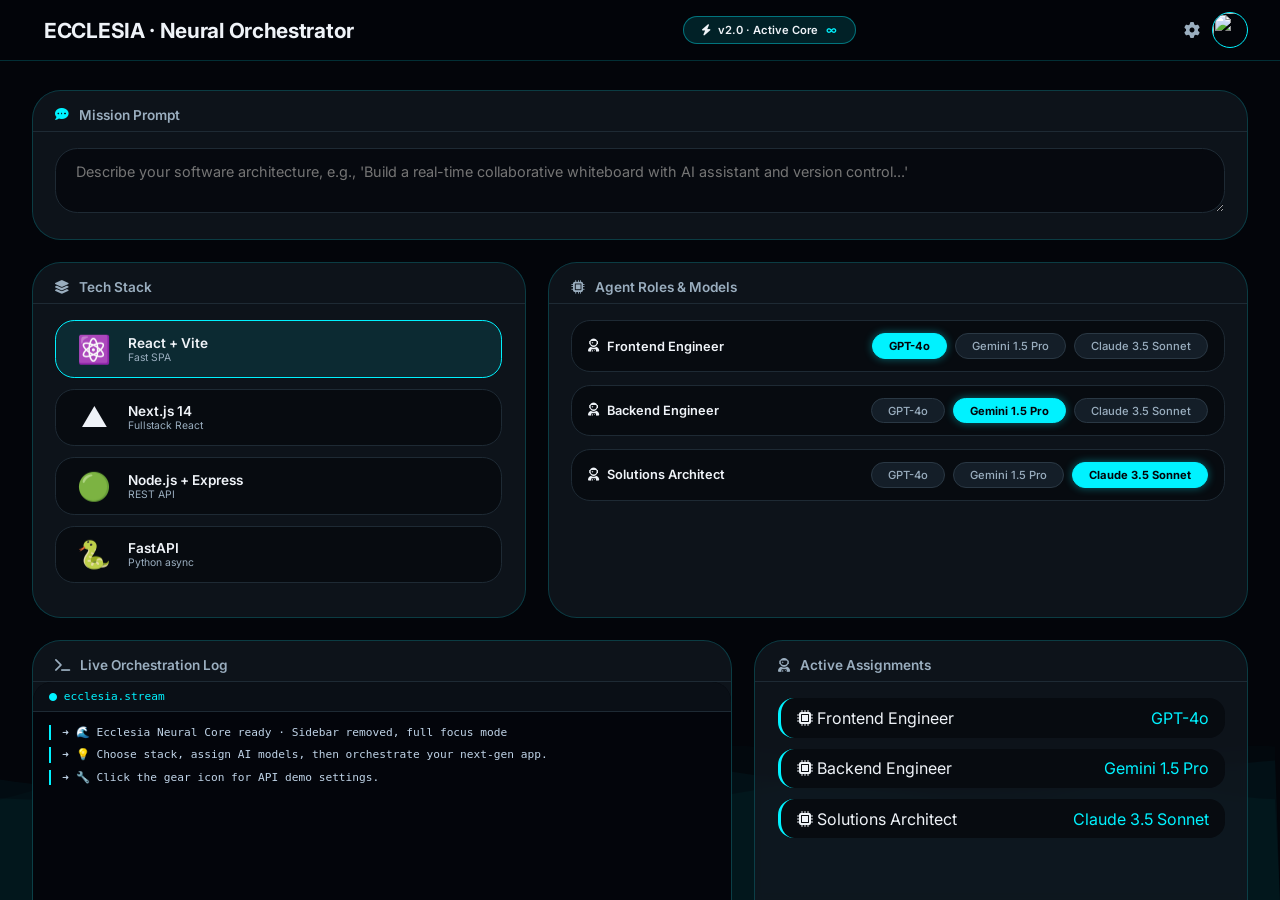
==== index.html @ 1e01327c "Add initial HTML, CSS, and JavaScript files for Ecclesia project" ====
<!DOCTYPE html>
<html lang="en">
<head>
    <meta charset="UTF-8" />
    <meta name="viewport" content="width=device-width, initial-scale=1.0, user-scalable=yes, viewport-fit=cover" />
    <title>Ecclesia | AI Orchestrator — Neural Core</title>
    <link href="https://fonts.googleapis.com/css2?family=Inter:opsz,wght@14..32,300;14..32,400;14..32,500;14..32,600;14..32,700;14..32,800&display=swap" rel="stylesheet">
    <link rel="stylesheet" href="https://cdnjs.cloudflare.com/ajax/libs/font-awesome/6.0.0-beta3/css/all.min.css">
    <link rel="stylesheet" href="style.css">
</head>
<body>

    <canvas id="waveCanvas" class="wave-canvas"></canvas>

    <!-- API Modal (optional but present) -->
    <div class="modal-blur" id="apiModal">
        <div class="modal-panel">
            <h3 style="margin-bottom: 12px;"><i class="fas fa-key" style="color:#00F2FF;"></i> API Credentials</h3>
            <input type="text" id="openaiKey" placeholder="OpenAI Key (optional)">
            <input type="text" id="geminiKey" placeholder="Gemini Key (optional)">
            <div class="flex-btns">
                <button id="demoModeBtn" class="btn-outline"><i class="fas fa-flask"></i> Demo Mode</button>
                <button id="saveKeysBtn" class="btn-primary">Save</button>
            </div>
            <p style="font-size: 0.65rem; margin-top: 1rem; color: #6c86a3;">Local storage only · simulated orchestration</p>
        </div>
    </div>

    <!-- Orchestration Fullscreen Flow -->
    <div id="orchestrationScreen" class="orchestration-overlay">
        <h2 style="margin-bottom:20px;">⚡ Building Your Application</h2>
        <div class="flow-container" id="flowContainer">
            <div class="flow-node">🧠 Architect</div>
            <div class="flow-line"></div>
            <div class="flow-node">🎨 Frontend</div>
            <div class="flow-line"></div>
            <div class="flow-node">⚙️ Backend</div>
            <div class="flow-line"></div>
            <div class="flow-node">🚀 Deploy</div>
        </div>
        <div class="build-status" id="buildStatus">Initializing agents...</div>
        <div class="final-result" id="finalResult">
            <h3 style="color:#00F2FF;">✅ App Deployed</h3>
            <p>Your app is live at:</p>
            <a id="appUrl" target="_blank" style="color:#FFD966; font-weight:600;"></a>
        </div>
        <button class="back-btn" id="backBtn">← Back to Dashboard</button>
    </div>

    <div class="app-layout">
        <main class="main-panel">
            <div class="top-glass">
                <div class="logo-area-compact">
                    <div class="logo-icon"><i class="fas fa-waveform"></i></div>
                    <span>ECCLESIA · Neural Orchestrator</span>
                </div>
                <div class="badge-pulse"><i class="fas fa-bolt"></i> v2.0 · Active Core <span style="color:#00F2FF;">∞</span></div>
                <div class="user-avatar">
                    <i class="fas fa-cog" style="color:#9AAEBF; cursor:pointer;" id="settingsIcon"></i>
                    <img src="https://ui-avatars.com/api/?name=AI&background=00F2FF&color=000&bold=true&size=32" style="width:36px;height:36px;border-radius:50%;border:1px solid #00F2FF;">
                </div>
            </div>

            <div class="dashboard-container">
                <div class="grid-dynamic">
                    <!-- Mission Prompt -->
                    <div class="glass-card full-span">
                        <div class="card-head"><i class="fas fa-comment-dots" style="color:#00F2FF;"></i> Mission Prompt</div>
                        <div class="card-body">
                            <textarea id="promptInput" class="prompt-field" rows="2" placeholder="Describe your software architecture, e.g., 'Build a real-time collaborative whiteboard with AI assistant and version control...'"></textarea>
                        </div>
                    </div>

                    <!-- Tech Stack -->
                    <div class="glass-card stack-span">
                        <div class="card-head"><i class="fas fa-layer-group"></i> Tech Stack</div>
                        <div class="card-body" id="stackContainer"></div>
                    </div>

                    <!-- AI Roles -->
                    <div class="glass-card roles-span">
                        <div class="card-head"><i class="fas fa-microchip"></i> Agent Roles & Models</div>
                        <div class="card-body" id="rolesContainer"></div>
                    </div>

                    <!-- Terminal Logs -->
                    <div class="glass-card term-span">
                        <div class="card-head"><i class="fas fa-terminal"></i> Live Orchestration Log</div>
                        <div class="term-window">
                            <div class="term-header"><i class="fas fa-circle" style="color:#00F2FF; font-size: 0.5rem;"></i> ecclesia.stream</div>
                            <div class="term-body" id="terminalLogs"></div>
                        </div>
                    </div>

                    <!-- Active Assignment -->
                    <div class="glass-card assign-span">
                        <div class="card-head"><i class="fas fa-user-astronaut"></i> Active Assignments</div>
                        <div class="card-body" id="assignedSummary"></div>
                    </div>

                    <div class="full-span" style="display: flex; justify-content: center;">
                        <button id="orchestrateBtn" class="orchestrate-btn"><i class="fas fa-arrow-right-to-bracket"></i> Run Orchestration</button>
                    </div>
                </div>

                <div class="mini-stats">
                    <div class="stat-block"><i class="fas fa-dharmachakra" style="color:#00F2FF;"></i> <strong>Architect Agent</strong><br><span style="font-size:0.7rem;">System topology & edge design</span></div>
                    <div class="stat-block"><i class="fas fa-code"></i> <strong>Engineering Core</strong><br><span style="font-size:0.7rem;">Full-stack synthesis</span></div>
                    <div class="stat-block"><i class="fas fa-brain"></i> <strong>Validation Layer</strong><br><span style="font-size:0.7rem;">Heuristic & coherence</span></div>
                </div>
            </div>
        </main>
    </div>

    <script src="script.js"></script>
</body>
</html>
---- style.css ----
* {
    margin: 0;
    padding: 0;
    box-sizing: border-box;
}

:root {
    --bg-deep: #03050A;
    --bg-surface: #0A0E14;
    --card-glass: rgba(18, 24, 32, 0.75);
    --card-border: rgba(0, 242, 255, 0.18);
    --text-primary: #EFF3F8;
    --text-secondary: #9AAEBF;
    --accent-wave: #00F2FF;
    --accent-glow: rgba(0, 242, 255, 0.4);
    --gold-accent: #FFD966;
    --border-dim: #1E2A34;
    --radius-xl: 1.8rem;
    --radius-lg: 1.2rem;
    --transition-smooth: all 0.3s cubic-bezier(0.2, 0.9, 0.4, 1.1);
}

body {
    font-family: 'Inter', sans-serif;
    background: var(--bg-deep);
    color: var(--text-primary);
    overflow-x: hidden;
    height: 100vh;
    width: 100%;
    position: relative;
}

/* animated wave canvas (ambient) */
.wave-canvas {
    position: fixed;
    bottom: 0;
    left: 0;
    width: 100%;
    height: 280px;
    pointer-events: none;
    z-index: 0;
    opacity: 0.45;
}

@media (max-width: 768px) {
    .wave-canvas {
        height: 160px;
        opacity: 0.3;
    }
}

/* main layout - full width, no sidebar */
.app-layout {
    display: flex;
    height: 100vh;
    position: relative;
    z-index: 2;
}

.main-panel {
    flex: 1;
    display: flex;
    flex-direction: column;
    overflow-y: auto;
    position: relative;
    scroll-behavior: smooth;
}

.main-panel::-webkit-scrollbar {
    width: 5px;
}

.main-panel::-webkit-scrollbar-track {
    background: #0A0E14;
}

.main-panel::-webkit-scrollbar-thumb {
    background: var(--accent-wave);
    border-radius: 8px;
}

/* sticky top bar */
.top-glass {
    position: sticky;
    top: 0;
    z-index: 15;
    background: rgba(3, 5, 10, 0.75);
    backdrop-filter: blur(14px);
    border-bottom: 1px solid var(--card-border);
    padding: 0.75rem 2rem;
    display: flex;
    justify-content: space-between;
    align-items: center;
    flex-wrap: wrap;
    gap: 12px;
}

.logo-area-compact {
    display: flex;
    align-items: center;
    gap: 12px;
    font-weight: 700;
    font-size: 1.3rem;
    letter-spacing: -0.3px;
}

.logo-icon {
    color: var(--accent-wave);
    font-size: 1.7rem;
    filter: drop-shadow(0 0 8px var(--accent-glow));
}

.badge-pulse {
    background: rgba(0, 242, 255, 0.12);
    border: 1px solid rgba(0, 242, 255, 0.4);
    padding: 6px 18px;
    border-radius: 60px;
    font-size: 0.7rem;
    font-weight: 600;
    display: flex;
    align-items: center;
    gap: 8px;
}

.user-avatar {
    display: flex;
    align-items: center;
    gap: 12px;
}

/* container + cards */
.dashboard-container {
    padding: 1.8rem 2rem;
    max-width: 1600px;
    margin: 0 auto;
    width: 100%;
}

.grid-dynamic {
    display: grid;
    grid-template-columns: repeat(12, 1fr);
    gap: 1.4rem;
    margin-bottom: 2rem;
}

.glass-card {
    background: var(--card-glass);
    backdrop-filter: blur(4px);
    border: 1px solid var(--card-border);
    border-radius: var(--radius-xl);
    transition: all 0.25s ease;
    overflow: hidden;
}

.glass-card:hover {
    border-color: var(--accent-wave);
    box-shadow: 0 12px 28px -8px rgba(0, 242, 255, 0.2);
    transform: translateY(-2px);
}

.card-head {
    padding: 1rem 1.4rem 0.5rem 1.4rem;
    display: flex;
    align-items: center;
    gap: 10px;
    font-weight: 600;
    font-size: 0.85rem;
    color: var(--text-secondary);
    border-bottom: 1px solid var(--border-dim);
}

.card-body {
    padding: 1rem 1.4rem 1.4rem;
}

.full-span {
    grid-column: span 12;
}

.stack-span {
    grid-column: span 5;
}

.roles-span {
    grid-column: span 7;
}

.term-span {
    grid-column: span 7;
}

.assign-span {
    grid-column: span 5;
}

/* textarea */
.prompt-field {
    width: 100%;
    background: #06090F;
    border: 1px solid var(--border-dim);
    border-radius: 1.4rem;
    padding: 0.9rem 1.2rem;
    color: var(--text-primary);
    font-family: 'Inter', monospace;
    font-size: 0.9rem;
    resize: vertical;
    transition: 0.2s;
}

.prompt-field:focus {
    outline: none;
    border-color: var(--accent-wave);
    box-shadow: 0 0 0 3px rgba(0, 242, 255, 0.2);
}

/* stack cards */
.stack-option {
    background: #070B10;
    border: 1px solid var(--border-dim);
    border-radius: 1.2rem;
    padding: 0.7rem 1rem;
    display: flex;
    align-items: center;
    gap: 12px;
    cursor: pointer;
    transition: 0.2s;
    margin-bottom: 0.7rem;
}

.stack-option.active {
    background: rgba(0, 242, 255, 0.1);
    border-color: var(--accent-wave);
}

.stack-icon {
    font-size: 1.7rem;
    width: 44px;
    text-align: center;
}

.stack-info h4 {
    font-size: 0.85rem;
    font-weight: 600;
}

.stack-info p {
    font-size: 0.65rem;
    color: var(--text-secondary);
}

/* role assignment chips */
.role-row {
    background: #070B10;
    border-radius: 1.2rem;
    padding: 0.75rem 1rem;
    margin-bottom: 0.8rem;
    display: flex;
    flex-wrap: wrap;
    align-items: center;
    justify-content: space-between;
    gap: 12px;
    border: 1px solid var(--border-dim);
}

.role-name {
    font-weight: 600;
    font-size: 0.8rem;
    display: flex;
    gap: 8px;
    align-items: center;
}

.model-chips {
    display: flex;
    gap: 0.5rem;
    flex-wrap: wrap;
}

.model-chip {
    background: #141E28;
    border: 1px solid #2A3844;
    border-radius: 2rem;
    padding: 0.3rem 1rem;
    font-size: 0.7rem;
    font-weight: 500;
    cursor: pointer;
    transition: 0.15s;
    color: var(--text-secondary);
}

.model-chip.active {
    background: var(--accent-wave);
    border-color: var(--accent-wave);
    color: #03050A;
    font-weight: 700;
    box-shadow: 0 0 8px var(--accent-glow);
}

/* terminal */
.term-window {
    background: #03050B;
    border-radius: 1.2rem;
    height: 260px;
    display: flex;
    flex-direction: column;
    overflow: hidden;
}

.term-header {
    padding: 0.5rem 1rem;
    background: #0A0F16;
    border-bottom: 1px solid var(--border-dim);
    font-size: 0.7rem;
    font-family: monospace;
    color: var(--accent-wave);
}

.term-body {
    flex: 1;
    overflow-y: auto;
    padding: 0.8rem 1rem;
    font-family: 'SF Mono', 'Fira Code', monospace;
    font-size: 0.7rem;
    display: flex;
    flex-direction: column;
    gap: 0.45rem;
}

.log-line {
    border-left: 2px solid var(--accent-wave);
    padding-left: 0.7rem;
    color: #C0D4E8;
    font-size: 0.7rem;
    line-height: 1.35;
    word-break: break-word;
}

/* assigned summary */
.assigned-pill {
    background: #070B10;
    border-radius: 1rem;
    padding: 0.6rem 1rem;
    display: flex;
    justify-content: space-between;
    align-items: center;
    margin-bottom: 0.7rem;
    border-left: 3px solid var(--accent-wave);
}

.orchestrate-btn {
    background: linear-gradient(95deg, #00F2FF, #00B4CC);
    border: none;
    padding: 0.8rem 2.2rem;
    border-radius: 3rem;
    font-weight: 800;
    font-size: 0.9rem;
    color: #03050A;
    cursor: pointer;
    display: inline-flex;
    align-items: center;
    gap: 12px;
    transition: 0.2s;
    box-shadow: 0 8px 20px rgba(0, 242, 255, 0.3);
}

.orchestrate-btn:hover {
    transform: scale(1.02);
    box-shadow: 0 10px 28px rgba(0, 242, 255, 0.5);
}

.mini-stats {
    display: grid;
    grid-template-columns: repeat(3, 1fr);
    gap: 1rem;
    margin-top: 1.2rem;
}

.stat-block {
    background: var(--card-glass);
    backdrop-filter: blur(4px);
    border: 1px solid var(--card-border);
    border-radius: 1.2rem;
    padding: 1rem;
}

@media (max-width: 900px) {

    .stack-span,
    .roles-span,
    .term-span,
    .assign-span {
        grid-column: span 12;
    }

    .dashboard-container {
        padding: 1rem;
    }

    .mini-stats {
        grid-template-columns: 1fr;
    }
}

/* modal */
.modal-blur {
    position: fixed;
    inset: 0;
    background: rgba(0, 0, 0, 0.8);
    backdrop-filter: blur(12px);
    display: flex;
    align-items: center;
    justify-content: center;
    z-index: 200;
    visibility: hidden;
    opacity: 0;
    transition: 0.2s;
}

.modal-blur.active {
    visibility: visible;
    opacity: 1;
}

.modal-panel {
    background: #0F151D;
    border: 1px solid var(--accent-wave);
    border-radius: 2rem;
    padding: 1.8rem;
    width: 400px;
    max-width: 90%;
}

.modal-panel input {
    width: 100%;
    background: #070B10;
    border: 1px solid var(--border-dim);
    padding: 10px 14px;
    border-radius: 1rem;
    color: white;
    margin: 8px 0;
}

.flex-btns {
    display: flex;
    gap: 12px;
    margin-top: 1.2rem;
}

.btn-outline {
    background: transparent;
    border: 1px solid var(--accent-wave);
    padding: 8px 16px;
    border-radius: 30px;
    color: var(--accent-wave);
    cursor: pointer;
    font-weight: 500;
}

.btn-primary {
    background: var(--accent-wave);
    border: none;
    padding: 8px 16px;
    border-radius: 30px;
    color: #03050A;
    font-weight: 700;
    cursor: pointer;
}

/* orchestration fullscreen flow */
.orchestration-overlay {
    position: fixed;
    inset: 0;
    background: radial-gradient(circle at center, #050A12, #02040A);
    z-index: 500;
    display: none;
    flex-direction: column;
    align-items: center;
    justify-content: center;
    backdrop-filter: blur(4px);
}

.flow-container {
    display: flex;
    gap: 40px;
    align-items: center;
    justify-content: center;
    flex-wrap: wrap;
}

.flow-node {
    padding: 14px 22px;
    border-radius: 12px;
    background: #0A0F16;
    border: 1px solid #1E2A34;
    font-size: 14px;
    font-weight: 500;
    opacity: 0.5;
    transform: scale(0.95);
    transition: all 0.4s ease;
}

.flow-node.active {
    opacity: 1;
    transform: scale(1.05);
    border-color: #00F2FF;
    box-shadow: 0 0 12px rgba(0, 242, 255, 0.5);
    background: rgba(0, 242, 255, 0.1);
}

.flow-line {
    width: 40px;
    height: 2px;
    background: #1E2A34;
    position: relative;
    overflow: hidden;
}

.flow-line.active::after {
    content: "";
    position: absolute;
    width: 100%;
    height: 100%;
    background: #00F2FF;
    animation: flowMove 0.8s linear forwards;
}

@keyframes flowMove {
    to {
        transform: translateX(100%);
    }
}

.build-status {
    margin-top: 30px;
    color: #9AAEBF;
    font-size: 0.9rem;
}

.final-result {
    display: none;
    margin-top: 30px;
    text-align: center;
}

.back-btn {
    margin-top: 30px;
    padding: 10px 20px;
    border: none;
    border-radius: 20px;
    background: #00F2FF;
    color: #000;
    cursor: pointer;
    font-weight: 600;
}
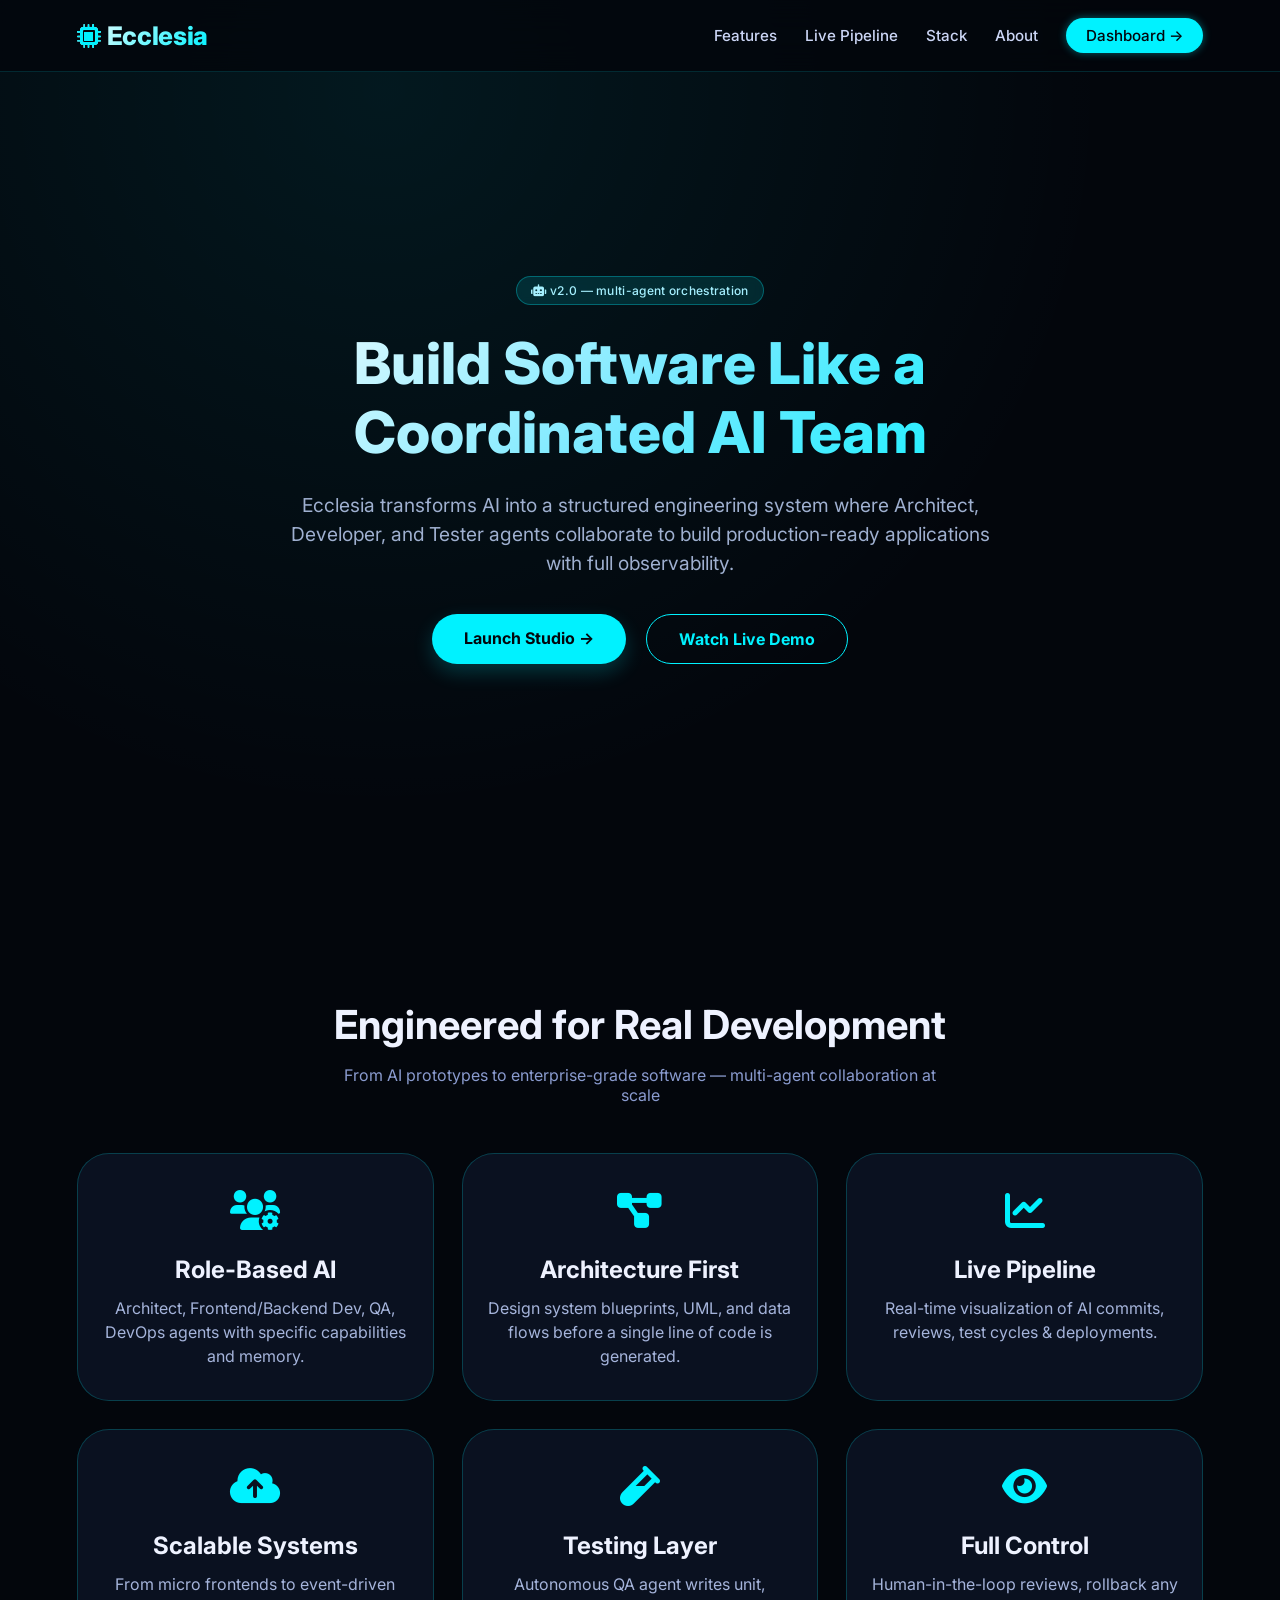
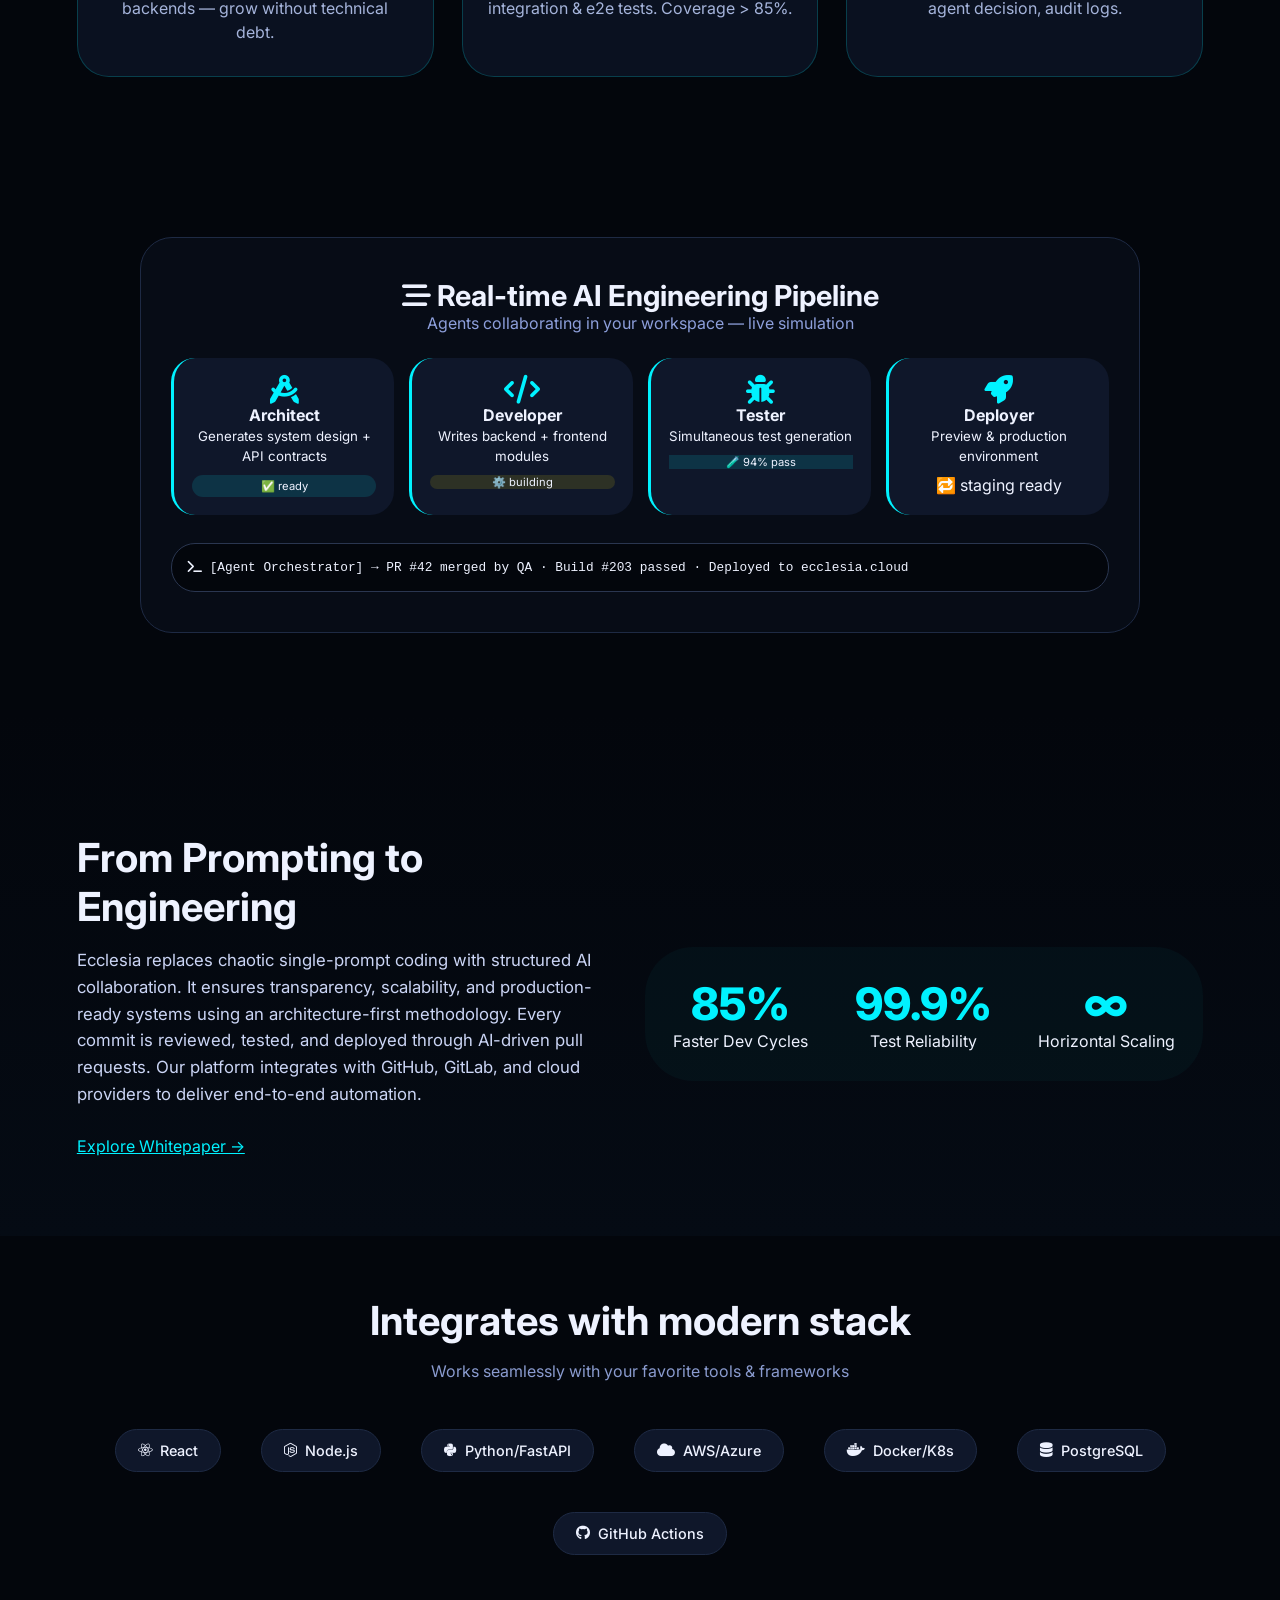
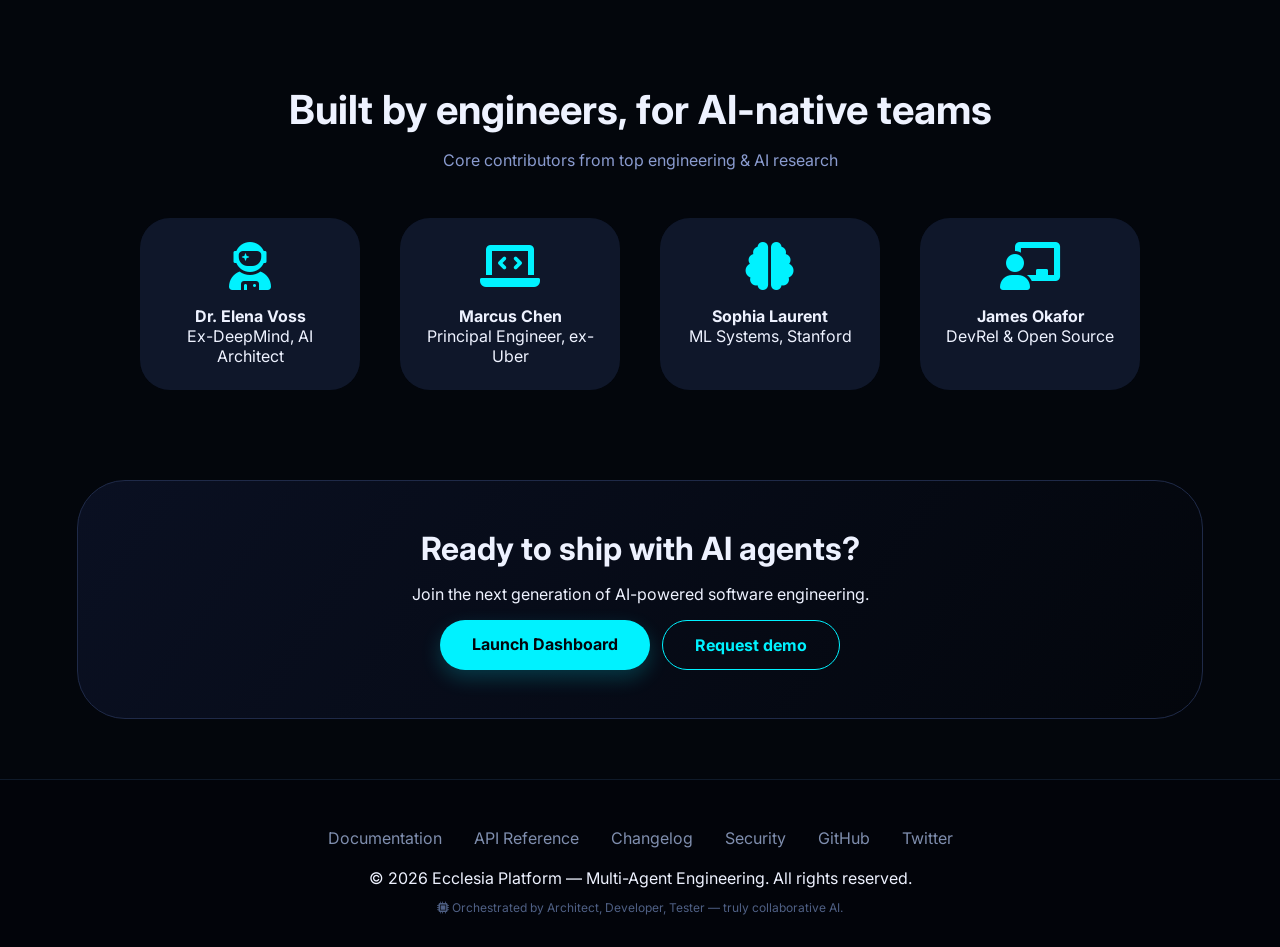
==== commit 42ecba6e: "feat: Add dashboard interface and orchestration functionality - Created dashboard.html for the main " ====
--- a/index.html
+++ b/index.html
@@ -1,117 +1,215 @@
 <!DOCTYPE html>
 <html lang="en">
+
 <head>
-    <meta charset="UTF-8" />
-    <meta name="viewport" content="width=device-width, initial-scale=1.0, user-scalable=yes, viewport-fit=cover" />
-    <title>Ecclesia | AI Orchestrator — Neural Core</title>
+    <meta charset="UTF-8">
+    <meta name="viewport" content="width=device-width, initial-scale=1.0, viewport-fit=cover">
+    <title>Ecclesia | AI Engineering Platform — Multi-Agent Software Factory</title>
     <link href="https://fonts.googleapis.com/css2?family=Inter:opsz,wght@14..32,300;14..32,400;14..32,500;14..32,600;14..32,700;14..32,800&display=swap" rel="stylesheet">
-    <link rel="stylesheet" href="https://cdnjs.cloudflare.com/ajax/libs/font-awesome/6.0.0-beta3/css/all.min.css">
-    <link rel="stylesheet" href="style.css">
+    <link rel="stylesheet" href="https://cdnjs.cloudflare.com/ajax/libs/font-awesome/6.0.0/css/all.min.css">
+    <!-- Smooth scroll behavior & subtle animations -->
+     <link rel="stylesheet" href="style/indexStyle.css">
 </head>
+
 <body>
 
-    <canvas id="waveCanvas" class="wave-canvas"></canvas>
-
-    <!-- API Modal (optional but present) -->
-    <div class="modal-blur" id="apiModal">
-        <div class="modal-panel">
-            <h3 style="margin-bottom: 12px;"><i class="fas fa-key" style="color:#00F2FF;"></i> API Credentials</h3>
-            <input type="text" id="openaiKey" placeholder="OpenAI Key (optional)">
-            <input type="text" id="geminiKey" placeholder="Gemini Key (optional)">
-            <div class="flex-btns">
-                <button id="demoModeBtn" class="btn-outline"><i class="fas fa-flask"></i> Demo Mode</button>
-                <button id="saveKeysBtn" class="btn-primary">Save</button>
-            </div>
-            <p style="font-size: 0.65rem; margin-top: 1rem; color: #6c86a3;">Local storage only · simulated orchestration</p>
+    <nav class="navbar">
+        <div class="logo"><i class="fas fa-microchip"></i> Ecclesia</div>
+        <div class="nav-links">
+            <a href="#features">Features</a>
+            <a href="#pipeline">Live Pipeline</a>
+            <a href="#tech">Stack</a>
+            <a href="#about">About</a>
+            <a href="dashboard.html" class="dashboard-btn">Dashboard →</a>
+        </div>
+    </nav>
+
+    <section class="hero">
+        <div class="hero-badge"><i class="fas fa-robot"></i> v2.0 — multi-agent orchestration</div>
+        <h1>Build Software Like a Coordinated AI Team</h1>
+        <p>Ecclesia transforms AI into a structured engineering system where Architect, Developer, and Tester agents
+            collaborate to build production-ready applications with full observability.</p>
+        <div class="cta-group">
+            <a href="dashboard.html" class="cta-btn">Launch Studio →</a>
+            <a href="#pipeline" class="cta-btn cta-outline">Watch Live Demo</a>
+        </div>
+    </section>
+
+    <section class="features" id="features">
+        <h2 class="section-title">Engineered for Real Development</h2>
+        <p class="section-sub">From AI prototypes to enterprise-grade software — multi-agent collaboration at scale</p>
+        <div class="feature-grid">
+            <div class="feature-card">
+                <div class="feature-icon"><i class="fas fa-users-gear"></i></div>
+                <h3>Role-Based AI</h3>
+                <p>Architect, Frontend/Backend Dev, QA, DevOps agents with specific capabilities and memory.</p>
+            </div>
+            <div class="feature-card">
+                <div class="feature-icon"><i class="fas fa-diagram-project"></i></div>
+                <h3>Architecture First</h3>
+                <p>Design system blueprints, UML, and data flows before a single line of code is generated.</p>
+            </div>
+            <div class="feature-card">
+                <div class="feature-icon"><i class="fas fa-chart-line"></i></div>
+                <h3>Live Pipeline</h3>
+                <p>Real-time visualization of AI commits, reviews, test cycles & deployments.</p>
+            </div>
+            <div class="feature-card">
+                <div class="feature-icon"><i class="fas fa-cloud-arrow-up"></i></div>
+                <h3>Scalable Systems</h3>
+                <p>From micro frontends to event-driven backends — grow without technical debt.</p>
+            </div>
+            <div class="feature-card">
+                <div class="feature-icon"><i class="fas fa-vial"></i></div>
+                <h3>Testing Layer</h3>
+                <p>Autonomous QA agent writes unit, integration & e2e tests. Coverage > 85%.</p>
+            </div>
+            <div class="feature-card">
+                <div class="feature-icon"><i class="fas fa-eye"></i></div>
+                <h3>Full Control</h3>
+                <p>Human-in-the-loop reviews, rollback any agent decision, audit logs.</p>
+            </div>
+        </div>
+    </section>
+
+    <!-- LIVE PIPELINE DEMO SECTION -->
+    <section id="pipeline" style="padding: 20px 6% 80px 6%;">
+        <div class="pipeline-demo">
+            <h3 style="font-size: 1.8rem; text-align: center;"><i class="fas fa-stream"></i> Real-time AI Engineering Pipeline</h3>
+            <p style="text-align: center; color: #8d9fdb; margin-bottom: 20px;">Agents collaborating in your workspace — live simulation</p>
+            <div class="pipeline-steps">
+                <div class="step">
+                    <i class="fas fa-drafting-compass"></i>
+                    <h4>Architect</h4>
+                    <small>Generates system design + API contracts</small>
+                    <div style="margin-top: 10px; font-size: 0.7rem; background: #00F2FF20; border-radius: 20px; padding: 4px;">✅ ready</div>
+                </div>
+                <div class="step">
+                    <i class="fas fa-code"></i>
+                    <h4>Developer</h4>
+                    <small>Writes backend + frontend modules</small>
+                    <div style="margin-top: 10px; font-size: 0.7rem; background: #ffe10020; border-radius: 20px;">⚙️ building</div>
+                </div>
+                <div class="step">
+                    <i class="fas fa-bug"></i>
+                    <h4>Tester</h4>
+                    <small>Simultaneous test generation</small>
+                    <div style="margin-top: 10px; font-size: 0.7rem; background: #00F2FF20;">🧪 94% pass</div>
+                </div>
+                <div class="step">
+                    <i class="fas fa-rocket"></i>
+                    <h4>Deployer</h4>
+                    <small>Preview & production environment</small>
+                    <div style="margin-top: 10px;">🔁 staging ready</div>
+                </div>
+            </div>
+            <div style="background: #03060c; border-radius: 24px; margin-top: 28px; padding: 16px; font-family: monospace; font-size: 0.8rem; border: 1px solid #2a3650;">
+                <i class="fas fa-terminal"></i> [Agent Orchestrator] → PR #42 merged by QA · Build #203 passed · Deployed to ecclesia.cloud
+            </div>
+        </div>
+    </section>
+
+    <!-- about & stats expanded -->
+    <section class="about" id="about">
+        <div class="about-grid">
+            <div class="about-text">
+                <h2 class="section-title" style="text-align: left;">From Prompting to Engineering</h2>
+                <p>Ecclesia replaces chaotic single-prompt coding with structured AI collaboration. It ensures transparency,
+                    scalability, and production-ready systems using an architecture-first methodology. Every commit is reviewed,
+                    tested, and deployed through AI-driven pull requests. Our platform integrates with GitHub, GitLab, and cloud
+                    providers to deliver end-to-end automation.</p>
+                <div style="margin-top: 28px;">
+                    <a href="#" style="color:#00F2FF;">Explore Whitepaper →</a>
+                </div>
+            </div>
+            <div class="stats" style="flex:1; min-width: 240px;">
+                <div class="stat">
+                    <div class="stat-number">85%</div>
+                    <div>Faster Dev Cycles</div>
+                </div>
+                <div class="stat">
+                    <div class="stat-number">99.9%</div>
+                    <div>Test Reliability</div>
+                </div>
+                <div class="stat">
+                    <div class="stat-number">∞</div>
+                    <div>Horizontal Scaling</div>
+                </div>
+            </div>
+        </div>
+    </section>
+
+    <!-- Tech Stack Integration -->
+    <section class="tech-stack" id="tech">
+        <h2 class="section-title">Integrates with modern stack</h2>
+        <p class="section-sub">Works seamlessly with your favorite tools & frameworks</p>
+        <div class="tech-icons">
+            <span><i class="fab fa-react"></i> React</span>
+            <span><i class="fab fa-node-js"></i> Node.js</span>
+            <span><i class="fab fa-python"></i> Python/FastAPI</span>
+            <span><i class="fas fa-cloud"></i> AWS/Azure</span>
+            <span><i class="fab fa-docker"></i> Docker/K8s</span>
+            <span><i class="fas fa-database"></i> PostgreSQL</span>
+            <span><i class="fab fa-github"></i> GitHub Actions</span>
+        </div>
+    </section>
+
+
+    <!-- Team / Advisors (adds credibility) -->
+    <section class="team">
+        <h2 class="section-title">Built by engineers, for AI-native teams</h2>
+        <p class="section-sub">Core contributors from top engineering & AI research</p>
+        <div class="team-grid">
+            <div class="member">
+                <i class="fas fa-user-astronaut"></i>
+                <h4>Dr. Elena Voss</h4>
+                <p>Ex-DeepMind, AI Architect</p>
+            </div>
+            <div class="member">
+                <i class="fas fa-laptop-code"></i>
+                <h4>Marcus Chen</h4>
+                <p>Principal Engineer, ex-Uber</p>
+            </div>
+            <div class="member">
+                <i class="fas fa-brain"></i>
+                <h4>Sophia Laurent</h4>
+                <p>ML Systems, Stanford</p>
+            </div>
+            <div class="member">
+                <i class="fas fa-chalkboard-user"></i>
+                <h4>James Okafor</h4>
+                <p>DevRel & Open Source</p>
+            </div>
+        </div>
+    </section>
+
+    <!-- CTA Newsletter / final engagement -->
+    <div style="text-align: center; padding: 20px 6% 60px;">
+        <div style="background: linear-gradient(125deg, #0a1022, #03060c); border-radius: 48px; padding: 48px 24px; border: 1px solid #1f2a48;">
+            <h2 style="font-size: 2rem;">Ready to ship with AI agents?</h2>
+            <p style="margin: 16px auto; max-width: 500px;">Join the next generation of AI-powered software engineering.</p>
+            <div style="display: flex; gap: 12px; justify-content: center; flex-wrap: wrap;">
+                <a href="dashboard.html" class="cta-btn">Launch Dashboard</a>
+                <a href="#" class="cta-outline cta-btn" style="background: transparent;">Request demo</a>
+            </div>
         </div>
     </div>
 
-    <!-- Orchestration Fullscreen Flow -->
-    <div id="orchestrationScreen" class="orchestration-overlay">
-        <h2 style="margin-bottom:20px;">⚡ Building Your Application</h2>
-        <div class="flow-container" id="flowContainer">
-            <div class="flow-node">🧠 Architect</div>
-            <div class="flow-line"></div>
-            <div class="flow-node">🎨 Frontend</div>
-            <div class="flow-line"></div>
-            <div class="flow-node">⚙️ Backend</div>
-            <div class="flow-line"></div>
-            <div class="flow-node">🚀 Deploy</div>
-        </div>
-        <div class="build-status" id="buildStatus">Initializing agents...</div>
-        <div class="final-result" id="finalResult">
-            <h3 style="color:#00F2FF;">✅ App Deployed</h3>
-            <p>Your app is live at:</p>
-            <a id="appUrl" target="_blank" style="color:#FFD966; font-weight:600;"></a>
-        </div>
-        <button class="back-btn" id="backBtn">← Back to Dashboard</button>
-    </div>
-
-    <div class="app-layout">
-        <main class="main-panel">
-            <div class="top-glass">
-                <div class="logo-area-compact">
-                    <div class="logo-icon"><i class="fas fa-waveform"></i></div>
-                    <span>ECCLESIA · Neural Orchestrator</span>
-                </div>
-                <div class="badge-pulse"><i class="fas fa-bolt"></i> v2.0 · Active Core <span style="color:#00F2FF;">∞</span></div>
-                <div class="user-avatar">
-                    <i class="fas fa-cog" style="color:#9AAEBF; cursor:pointer;" id="settingsIcon"></i>
-                    <img src="https://ui-avatars.com/api/?name=AI&background=00F2FF&color=000&bold=true&size=32" style="width:36px;height:36px;border-radius:50%;border:1px solid #00F2FF;">
-                </div>
-            </div>
-
-            <div class="dashboard-container">
-                <div class="grid-dynamic">
-                    <!-- Mission Prompt -->
-                    <div class="glass-card full-span">
-                        <div class="card-head"><i class="fas fa-comment-dots" style="color:#00F2FF;"></i> Mission Prompt</div>
-                        <div class="card-body">
-                            <textarea id="promptInput" class="prompt-field" rows="2" placeholder="Describe your software architecture, e.g., 'Build a real-time collaborative whiteboard with AI assistant and version control...'"></textarea>
-                        </div>
-                    </div>
-
-                    <!-- Tech Stack -->
-                    <div class="glass-card stack-span">
-                        <div class="card-head"><i class="fas fa-layer-group"></i> Tech Stack</div>
-                        <div class="card-body" id="stackContainer"></div>
-                    </div>
-
-                    <!-- AI Roles -->
-                    <div class="glass-card roles-span">
-                        <div class="card-head"><i class="fas fa-microchip"></i> Agent Roles & Models</div>
-                        <div class="card-body" id="rolesContainer"></div>
-                    </div>
-
-                    <!-- Terminal Logs -->
-                    <div class="glass-card term-span">
-                        <div class="card-head"><i class="fas fa-terminal"></i> Live Orchestration Log</div>
-                        <div class="term-window">
-                            <div class="term-header"><i class="fas fa-circle" style="color:#00F2FF; font-size: 0.5rem;"></i> ecclesia.stream</div>
-                            <div class="term-body" id="terminalLogs"></div>
-                        </div>
-                    </div>
-
-                    <!-- Active Assignment -->
-                    <div class="glass-card assign-span">
-                        <div class="card-head"><i class="fas fa-user-astronaut"></i> Active Assignments</div>
-                        <div class="card-body" id="assignedSummary"></div>
-                    </div>
-
-                    <div class="full-span" style="display: flex; justify-content: center;">
-                        <button id="orchestrateBtn" class="orchestrate-btn"><i class="fas fa-arrow-right-to-bracket"></i> Run Orchestration</button>
-                    </div>
-                </div>
-
-                <div class="mini-stats">
-                    <div class="stat-block"><i class="fas fa-dharmachakra" style="color:#00F2FF;"></i> <strong>Architect Agent</strong><br><span style="font-size:0.7rem;">System topology & edge design</span></div>
-                    <div class="stat-block"><i class="fas fa-code"></i> <strong>Engineering Core</strong><br><span style="font-size:0.7rem;">Full-stack synthesis</span></div>
-                    <div class="stat-block"><i class="fas fa-brain"></i> <strong>Validation Layer</strong><br><span style="font-size:0.7rem;">Heuristic & coherence</span></div>
-                </div>
-            </div>
-        </main>
-    </div>
-
-    <script src="script.js"></script>
+    <footer>
+        <div class="footer-links">
+            <a href="#">Documentation</a>
+            <a href="#">API Reference</a>
+            <a href="#">Changelog</a>
+            <a href="#">Security</a>
+            <a href="#">GitHub</a>
+            <a href="#">Twitter</a>
+        </div>
+        <p>© 2026 Ecclesia Platform — Multi-Agent Engineering. All rights reserved.</p>
+        <p style="margin-top: 12px; font-size: 0.75rem; color: #4f6085;"><i class="fas fa-microchip"></i> Orchestrated by Architect, Developer, Tester — truly collaborative AI.</p>
+    </footer>
+
+    <!-- tiny live simulation for pipeline steps animation (optional) -->
+    <script src="script/indexscript.js"></script>
 </body>
+
 </html>
--- a/style/indexStyle.css
+++ b/style/indexStyle.css
@@ -0,0 +1,437 @@
+* {
+    margin: 0;
+    padding: 0;
+    box-sizing: border-box;
+}
+
+body {
+    font-family: 'Inter', sans-serif;
+    background: #03060c;
+    color: #eef2ff;
+    scroll-behavior: smooth;
+    overflow-x: hidden;
+}
+
+/* custom scroll */
+::-webkit-scrollbar {
+    width: 6px;
+}
+
+::-webkit-scrollbar-track {
+    background: #0a0f1a;
+}
+
+::-webkit-scrollbar-thumb {
+    background: #00F2FF;
+    border-radius: 8px;
+}
+
+.navbar {
+    position: fixed;
+    width: 100%;
+    top: 0;
+    display: flex;
+    justify-content: space-between;
+    align-items: center;
+    padding: 18px 6%;
+    background: rgba(3, 6, 12, 0.85);
+    backdrop-filter: blur(16px);
+    z-index: 1000;
+    border-bottom: 1px solid rgba(0, 242, 255, 0.15);
+    transition: all 0.2s;
+}
+
+.logo {
+    font-weight: 800;
+    background: linear-gradient(130deg, #FFFFFF, #00F2FF);
+    -webkit-background-clip: text;
+    background-clip: text;
+    color: transparent;
+    font-size: 1.6rem;
+    letter-spacing: -0.3px;
+    display: flex;
+    align-items: center;
+    gap: 6px;
+}
+
+.logo i {
+    color: #00F2FF;
+    background: none;
+    -webkit-background-clip: unset;
+    font-size: 1.5rem;
+}
+
+.nav-links {
+    display: flex;
+    gap: 28px;
+    align-items: center;
+}
+
+.nav-links a {
+    color: #cbd5f5;
+    text-decoration: none;
+    font-weight: 500;
+    transition: 0.2s;
+    font-size: 0.95rem;
+}
+
+.nav-links a:hover {
+    color: #00F2FF;
+}
+
+.dashboard-btn {
+    background: #00F2FF;
+    color: #03060c !important;
+    padding: 8px 20px;
+    border-radius: 40px;
+    font-weight: 700;
+    box-shadow: 0 0 8px rgba(0, 242, 255, 0.4);
+}
+
+.hero {
+    min-height: 100vh;
+    display: flex;
+    flex-direction: column;
+    justify-content: center;
+    align-items: center;
+    text-align: center;
+    padding: 120px 20px 80px;
+    position: relative;
+    background: radial-gradient(circle at 30% 10%, rgba(0, 242, 255, 0.08), transparent 60%);
+}
+
+.hero-badge {
+    background: rgba(0, 242, 255, 0.12);
+    backdrop-filter: blur(4px);
+    padding: 6px 14px;
+    border-radius: 60px;
+    font-size: 0.75rem;
+    font-weight: 500;
+    letter-spacing: 0.3px;
+    border: 1px solid rgba(0, 242, 255, 0.3);
+    margin-bottom: 24px;
+    display: inline-block;
+    color: #a5f0ff;
+}
+
+.hero h1 {
+    font-size: 3.6rem;
+    font-weight: 800;
+    background: linear-gradient(135deg, #ffffff, #7ae9ff, #00F2FF);
+    -webkit-background-clip: text;
+    background-clip: text;
+    color: transparent;
+    max-width: 900px;
+    line-height: 1.2;
+}
+
+.hero p {
+    max-width: 700px;
+    color: #9fb0d0;
+    margin-top: 24px;
+    font-size: 1.2rem;
+    line-height: 1.5;
+}
+
+.cta-group {
+    margin-top: 36px;
+    display: flex;
+    gap: 20px;
+    flex-wrap: wrap;
+    justify-content: center;
+}
+
+.cta-btn {
+    padding: 14px 32px;
+    background: #00F2FF;
+    color: #03060c;
+    border-radius: 40px;
+    text-decoration: none;
+    font-weight: 700;
+    transition: 0.2s;
+    box-shadow: 0 8px 20px rgba(0, 242, 255, 0.2);
+}
+
+.cta-outline {
+    background: transparent;
+    border: 1.5px solid #00F2FF;
+    color: #00F2FF;
+    box-shadow: none;
+}
+
+.cta-btn:hover {
+    transform: translateY(-3px);
+    background: #4deaff;
+    box-shadow: 0 12px 24px rgba(0, 242, 255, 0.3);
+}
+
+.features {
+    padding: 100px 6%;
+    text-align: center;
+    background: #03060c;
+}
+
+.section-title {
+    font-size: 2.5rem;
+    font-weight: 700;
+    margin-bottom: 16px;
+}
+
+.section-sub {
+    color: #8a9bcf;
+    max-width: 600px;
+    margin: 0 auto 48px auto;
+}
+
+.feature-grid {
+    display: grid;
+    grid-template-columns: repeat(auto-fit, minmax(280px, 1fr));
+    gap: 28px;
+    margin-top: 20px;
+}
+
+.feature-card {
+    background: rgba(15, 23, 42, 0.7);
+    backdrop-filter: blur(2px);
+    padding: 32px 24px;
+    border-radius: 32px;
+    border: 1px solid rgba(0, 242, 255, 0.2);
+    transition: all 0.25s ease;
+}
+
+.feature-card:hover {
+    border-color: #00F2FF;
+    transform: translateY(-6px);
+    background: #0f172a;
+}
+
+.feature-icon {
+    font-size: 2.5rem;
+    color: #00F2FF;
+    margin-bottom: 20px;
+}
+
+.feature-card h3 {
+    font-size: 1.5rem;
+    margin-bottom: 12px;
+}
+
+.feature-card p {
+    color: #a5b4db;
+    line-height: 1.5;
+}
+
+/* live demo pipeline mock */
+.pipeline-demo {
+    background: #070c16;
+    border-radius: 32px;
+    padding: 40px 30px;
+    margin: 40px auto 0;
+    max-width: 1000px;
+    border: 1px solid #1e2a44;
+}
+
+.pipeline-steps {
+    display: flex;
+    flex-wrap: wrap;
+    justify-content: space-between;
+    gap: 15px;
+    margin-top: 25px;
+}
+
+.step {
+    flex: 1;
+    background: #0f172a;
+    border-radius: 24px;
+    padding: 18px;
+    text-align: center;
+    border-left: 3px solid #00F2FF;
+}
+
+.step i {
+    font-size: 1.8rem;
+    color: #00F2FF;
+}
+
+.about {
+    padding: 80px 6%;
+    background: linear-gradient(180deg, #03060c, #050b14);
+}
+
+.about-grid {
+    display: flex;
+    flex-wrap: wrap;
+    gap: 50px;
+    align-items: center;
+    justify-content: center;
+    margin-top: 40px;
+}
+
+.about-text {
+    flex: 1;
+    min-width: 260px;
+}
+
+.about-text p {
+    color: #cbd5f5;
+    line-height: 1.6;
+    font-size: 1.05rem;
+}
+
+.stats {
+    display: flex;
+    justify-content: space-around;
+    gap: 30px;
+    flex-wrap: wrap;
+    margin-top: 40px;
+    background: rgba(0, 242, 255, 0.03);
+    padding: 30px 20px;
+    border-radius: 48px;
+}
+
+.stat {
+    text-align: center;
+}
+
+.stat-number {
+    font-size: 2.8rem;
+    font-weight: 800;
+    color: #00F2FF;
+}
+
+/* integration & tech stack */
+.tech-stack {
+    padding: 60px 6%;
+    text-align: center;
+}
+
+.tech-icons {
+    display: flex;
+    flex-wrap: wrap;
+    justify-content: center;
+    gap: 40px;
+    margin-top: 40px;
+}
+
+.tech-icons span {
+    background: #0f172a;
+    padding: 12px 22px;
+    border-radius: 60px;
+    font-weight: 500;
+    font-size: 0.9rem;
+    display: inline-flex;
+    align-items: center;
+    gap: 8px;
+    border: 1px solid #1e2a44;
+}
+
+.pricing {
+    padding: 80px 6%;
+    background: #050a12;
+    text-align: center;
+}
+
+.pricing-cards {
+    display: flex;
+    flex-wrap: wrap;
+    justify-content: center;
+    gap: 30px;
+    margin-top: 48px;
+}
+
+.price-card {
+    background: #0f172a;
+    border-radius: 32px;
+    padding: 32px 28px;
+    width: 280px;
+    border: 1px solid #262f44;
+    transition: 0.2s;
+}
+
+.price-card.popular {
+    border-color: #00F2FF;
+    background: #111a2c;
+    transform: scale(1.02);
+}
+
+.price-card h3 {
+    font-size: 1.8rem;
+}
+
+.price {
+    font-size: 2.4rem;
+    font-weight: 800;
+    color: #00F2FF;
+    margin: 20px 0;
+}
+
+.price-card ul {
+    list-style: none;
+    margin: 20px 0;
+}
+
+.price-card li {
+    margin: 12px 0;
+    color: #b9c6e6;
+}
+
+.team {
+    padding: 70px 6%;
+    text-align: center;
+}
+
+.team-grid {
+    display: flex;
+    flex-wrap: wrap;
+    justify-content: center;
+    gap: 40px;
+    margin-top: 48px;
+}
+
+.member {
+    background: #0f172a;
+    border-radius: 30px;
+    padding: 24px;
+    width: 220px;
+    backdrop-filter: blur(4px);
+}
+
+.member i {
+    font-size: 3rem;
+    color: #00F2FF;
+    margin-bottom: 16px;
+}
+
+footer {
+    padding: 48px 20px 32px;
+    text-align: center;
+    background: #02040a;
+    border-top: 1px solid #0f1a2a;
+}
+
+.footer-links {
+    display: flex;
+    justify-content: center;
+    gap: 32px;
+    margin-bottom: 20px;
+    flex-wrap: wrap;
+}
+
+.footer-links a {
+    color: #7f8eae;
+    text-decoration: none;
+}
+
+@media (max-width: 700px) {
+    .hero h1 {
+        font-size: 2.4rem;
+    }
+
+    .navbar {
+        padding: 14px 5%;
+    }
+
+    .nav-links {
+        gap: 14px;
+    }
+}
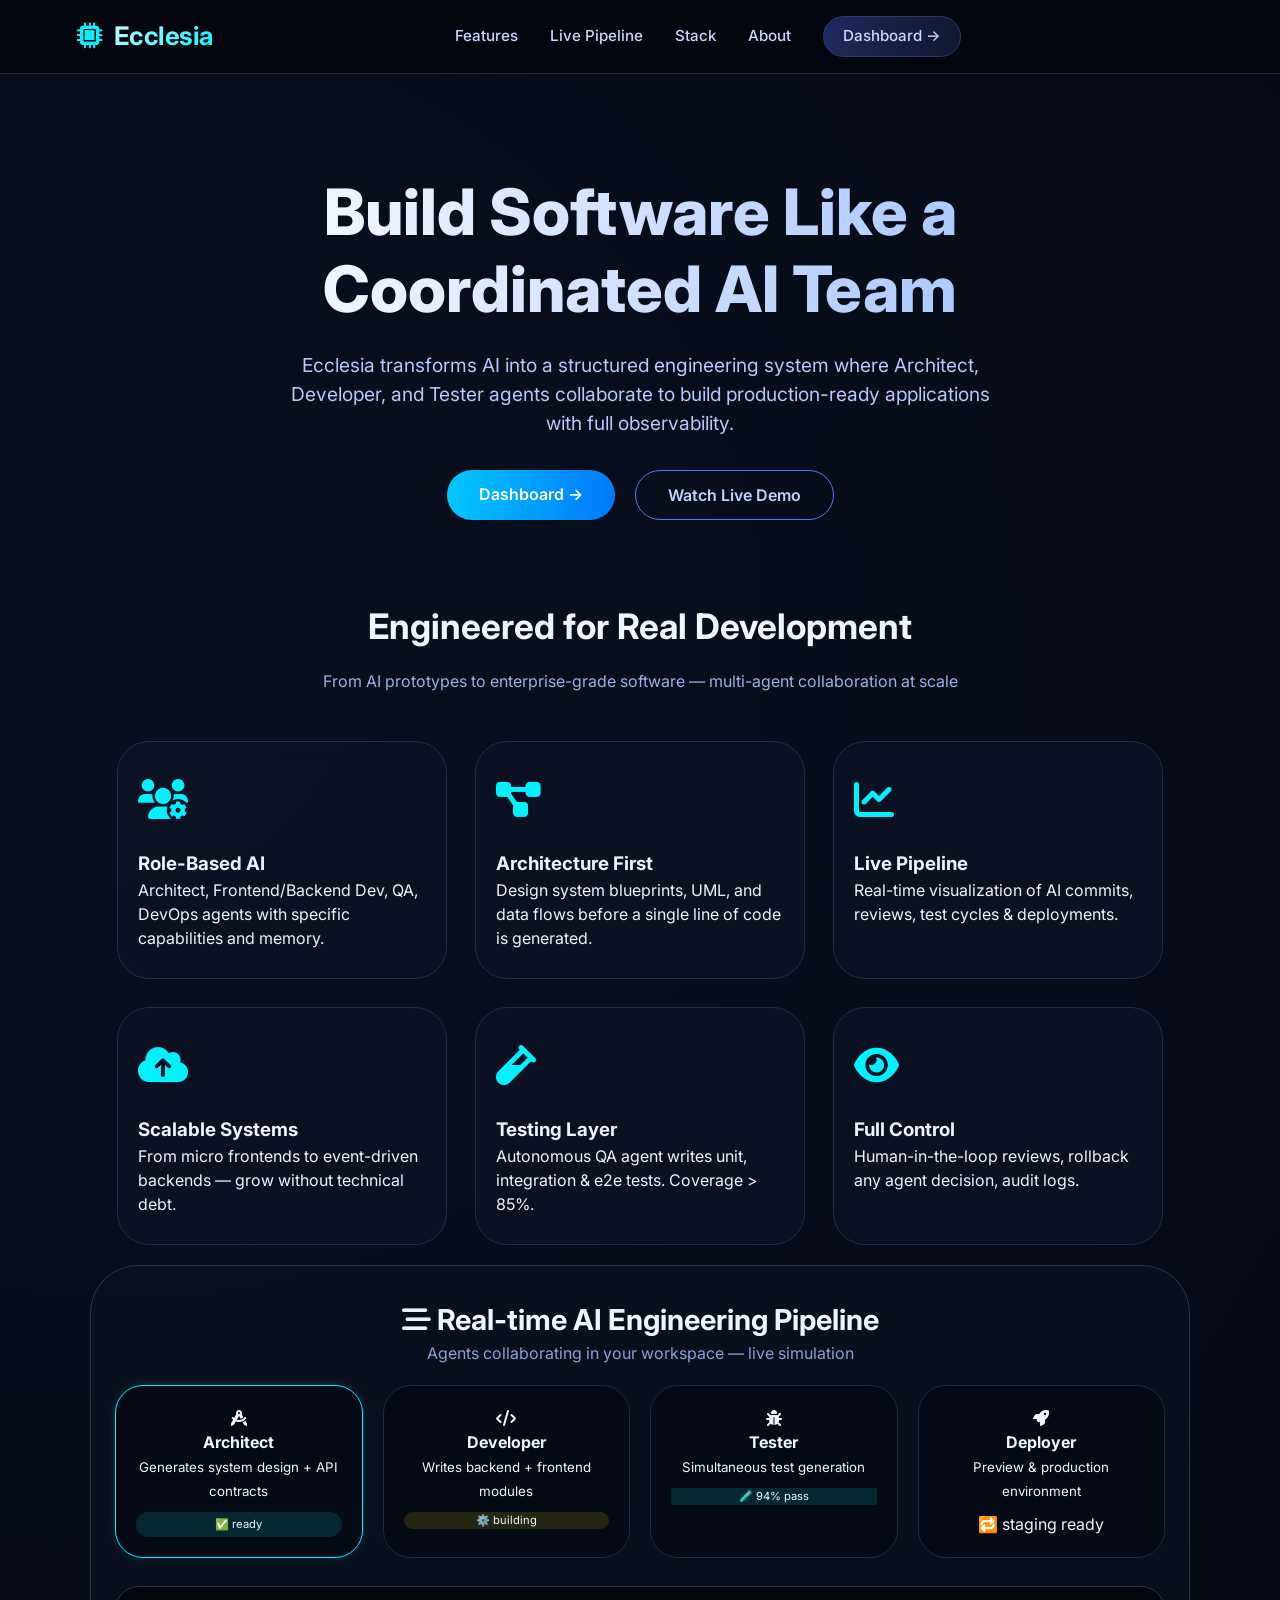
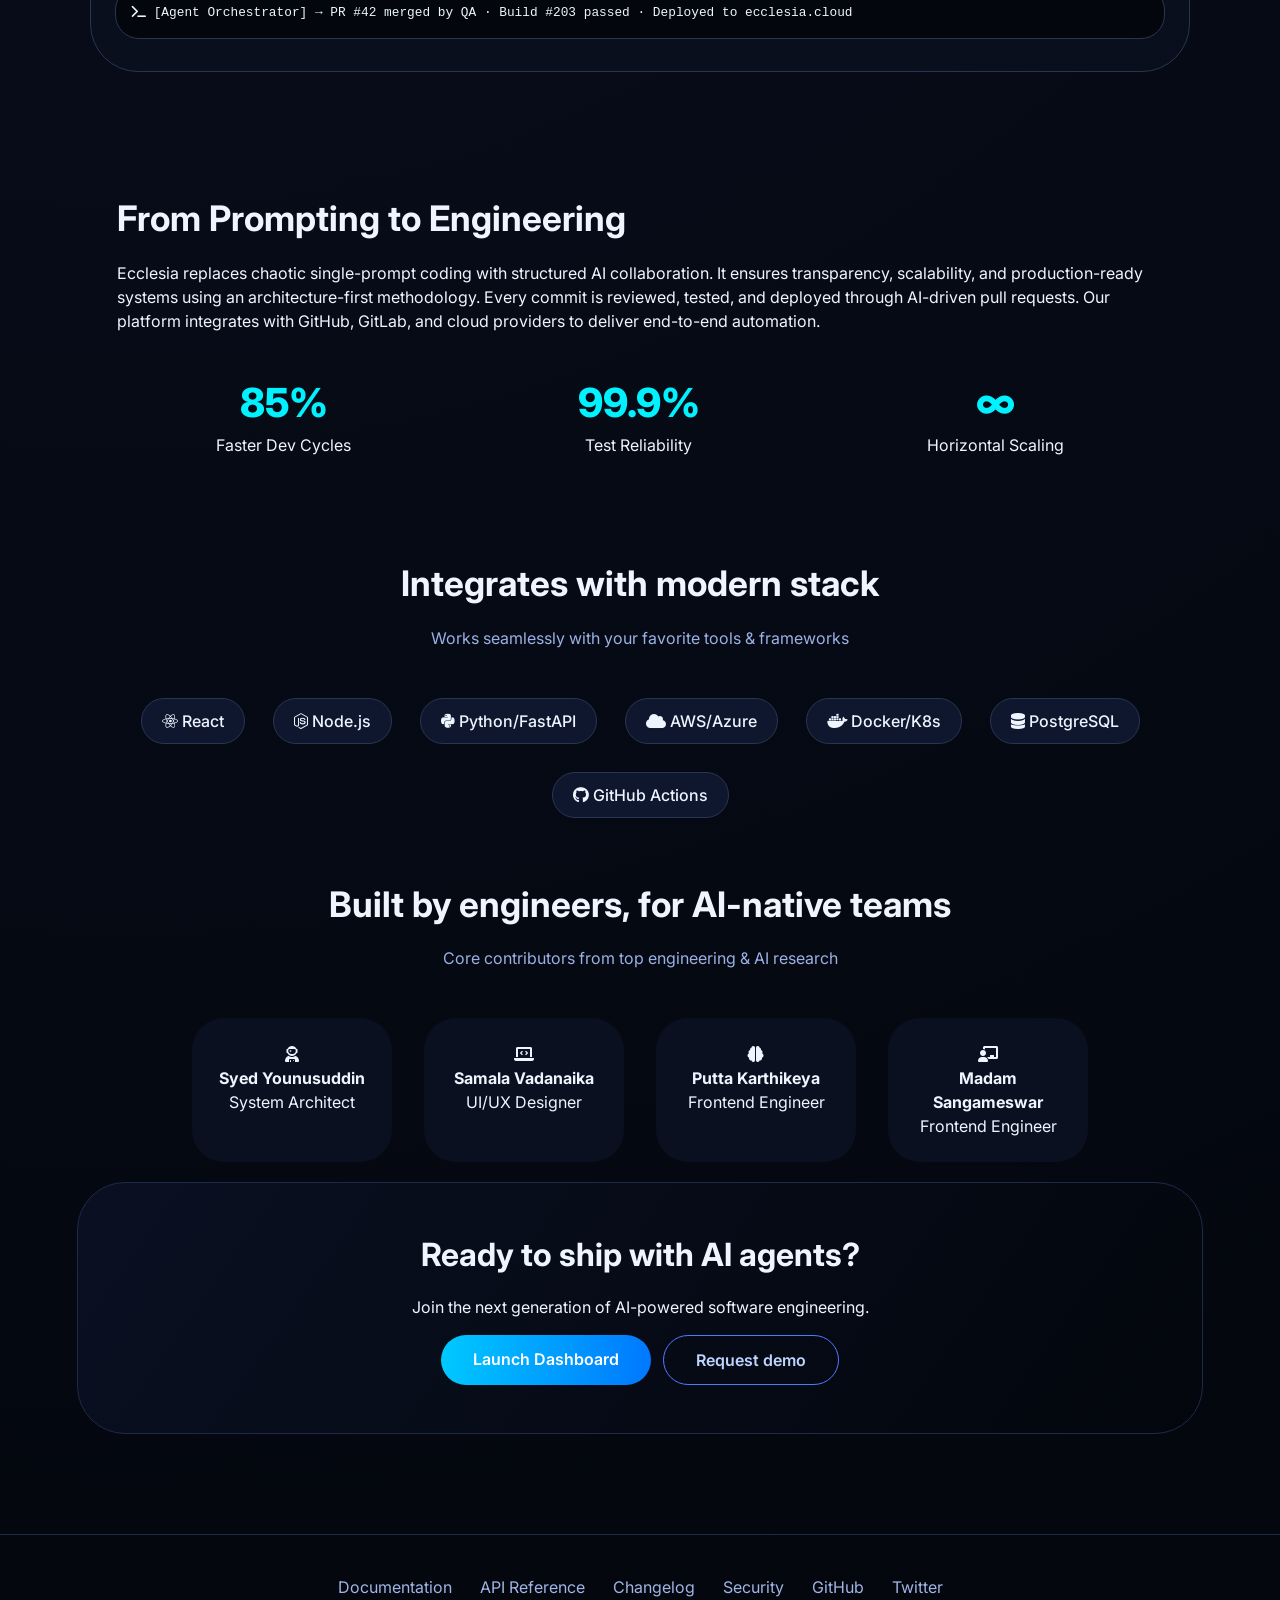
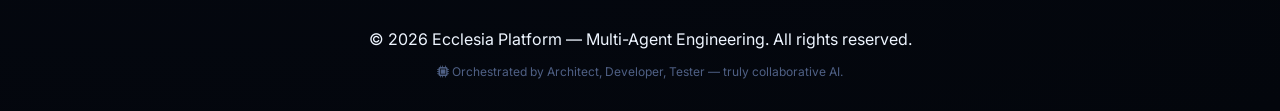
==== commit b2d97c9c: "feat: Enhance responsive navbar and improve UI/UX elements" ====
--- a/index.html
+++ b/index.html
@@ -7,30 +7,424 @@
     <title>Ecclesia | AI Engineering Platform — Multi-Agent Software Factory</title>
     <link href="https://fonts.googleapis.com/css2?family=Inter:opsz,wght@14..32,300;14..32,400;14..32,500;14..32,600;14..32,700;14..32,800&display=swap" rel="stylesheet">
     <link rel="stylesheet" href="https://cdnjs.cloudflare.com/ajax/libs/font-awesome/6.0.0/css/all.min.css">
-    <!-- Smooth scroll behavior & subtle animations -->
-     <link rel="stylesheet" href="style/indexStyle.css">
+    <style>
+        * {
+            margin: 0;
+            padding: 0;
+            box-sizing: border-box;
+        }
+
+        body {
+            font-family: 'Inter', sans-serif;
+            background: radial-gradient(circle at 10% 20%, #0a0f1f, #03060c);
+            color: #eef5ff;
+            line-height: 1.5;
+            scroll-behavior: smooth;
+        }
+
+        /* Responsive Navbar Styles */
+        .navbar {
+            display: flex;
+            justify-content: space-between;
+            align-items: center;
+            padding: 1rem 6%;
+            background: rgba(3, 6, 12, 0.85);
+            backdrop-filter: blur(12px);
+            border-bottom: 1px solid #1f2a48;
+            position: sticky;
+            top: 0;
+            z-index: 1000;
+            flex-wrap: wrap;
+        }
+
+        .logo {
+            font-size: 1.6rem;
+            font-weight: 700;
+            background: linear-gradient(135deg, #fff, #00F2FF);
+            -webkit-background-clip: text;
+            background-clip: text;
+            color: transparent;
+            letter-spacing: -0.02em;
+        }
+
+        .logo i {
+            color: #00F2FF;
+            background: none;
+            -webkit-background-clip: unset;
+            background-clip: unset;
+            margin-right: 6px;
+        }
+
+        /* desktop nav links */
+        .nav-links {
+            display: flex;
+            gap: 2rem;
+            align-items: center;
+            transition: all 0.3s ease;
+        }
+
+        .nav-links a {
+            text-decoration: none;
+            color: #cbd5ff;
+            font-weight: 500;
+            transition: 0.2s;
+            font-size: 0.95rem;
+        }
+
+        .nav-links a:hover {
+            color: #00F2FF;
+        }
+
+        .dashboard-btn {
+            background: linear-gradient(95deg, #1e2a5e, #0f172f);
+            padding: 0.5rem 1.2rem;
+            border-radius: 40px;
+            border: 1px solid #2d3a6e;
+            font-weight: 600;
+        }
+
+        .dashboard-btn:hover {
+            background: #00F2FF20;
+            border-color: #00F2FF;
+            color: #00F2FF !important;
+        }
+
+        /* hamburger icon (hidden on desktop) */
+        .hamburger {
+            display: none;
+            font-size: 1.8rem;
+            cursor: pointer;
+            color: #eef5ff;
+            transition: 0.2s;
+        }
+
+        /* mobile responsive breakpoint */
+        @media (max-width: 768px) {
+            .navbar {
+                padding: 1rem 5%;
+            }
+
+            .hamburger {
+                display: block;
+                z-index: 1100;
+            }
+
+            .nav-links {
+                position: fixed;
+                top: 0;
+                right: -100%;
+                width: 70%;
+                max-width: 280px;
+                height: 100vh;
+                background: rgba(5, 10, 22, 0.98);
+                backdrop-filter: blur(20px);
+                flex-direction: column;
+                justify-content: center;
+                gap: 2rem;
+                padding: 2rem 1.5rem;
+                transition: right 0.35s ease-in-out;
+                box-shadow: -5px 0 25px rgba(0, 0, 0, 0.5);
+                border-left: 1px solid #2a3650;
+                z-index: 1050;
+                align-items: flex-start;
+            }
+
+            .nav-links.active {
+                right: 0;
+            }
+
+            .nav-links a {
+                font-size: 1.2rem;
+                width: 100%;
+                padding: 0.5rem 0;
+                border-bottom: 1px solid #1f2a48;
+            }
+
+            .dashboard-btn {
+                display: inline-block;
+                text-align: center;
+                margin-top: 0.5rem;
+            }
+
+            /* body scroll lock when menu open */
+            body.menu-open {
+                overflow: hidden;
+            }
+
+            /* overlay background */
+            .nav-overlay {
+                position: fixed;
+                top: 0;
+                left: 0;
+                width: 100%;
+                height: 100%;
+                background: rgba(0, 0, 0, 0.5);
+                backdrop-filter: blur(4px);
+                z-index: 1040;
+                opacity: 0;
+                visibility: hidden;
+                transition: 0.2s;
+            }
+
+            .nav-overlay.active {
+                opacity: 1;
+                visibility: visible;
+            }
+        }
+
+        /* Hero & rest of styling (preserved from original with improvements) */
+        .hero {
+            text-align: center;
+            padding: 100px 6% 80px;
+        }
+
+        .hero-badge {
+            display: inline-flex;
+            align-items: center;
+            gap: 8px;
+            background: #00F2FF20;
+            border: 1px solid #2a6b7c;
+            padding: 6px 16px;
+            border-radius: 40px;
+            font-size: 0.85rem;
+            margin-bottom: 28px;
+            backdrop-filter: blur(4px);
+        }
+
+        h1 {
+            font-size: clamp(2.5rem, 6vw, 4rem);
+            font-weight: 800;
+            background: linear-gradient(to right, #ffffff, #a0c0ff);
+            -webkit-background-clip: text;
+            background-clip: text;
+            color: transparent;
+            line-height: 1.2;
+            max-width: 900px;
+            margin: 0 auto 24px;
+        }
+
+        .hero p {
+            font-size: 1.2rem;
+            max-width: 700px;
+            margin: 0 auto 32px;
+            color: #b9c8ff;
+        }
+
+        .cta-group {
+            display: flex;
+            gap: 20px;
+            justify-content: center;
+            flex-wrap: wrap;
+        }
+
+        .cta-btn {
+            background: linear-gradient(95deg, #00c9ff, #0077ff);
+            padding: 12px 32px;
+            border-radius: 40px;
+            font-weight: 600;
+            text-decoration: none;
+            color: white;
+            transition: 0.2s;
+            display: inline-block;
+            border: none;
+            font-size: 1rem;
+        }
+
+        .cta-outline {
+            background: transparent;
+            border: 1px solid #4f7aff;
+            color: #bdd4ff;
+        }
+
+        .cta-outline:hover {
+            background: #0077ff20;
+            border-color: #00F2FF;
+        }
+
+        .section-title {
+            font-size: 2.2rem;
+            text-align: center;
+            margin-bottom: 16px;
+        }
+
+        .section-sub {
+            text-align: center;
+            color: #9bb1e6;
+            margin-bottom: 48px;
+        }
+
+        .feature-grid {
+            display: grid;
+            grid-template-columns: repeat(auto-fit, minmax(280px, 1fr));
+            gap: 28px;
+            max-width: 1200px;
+            margin: 0 auto;
+            padding: 0 6%;
+        }
+
+        .feature-card {
+            background: #0d1428aa;
+            backdrop-filter: blur(8px);
+            border: 1px solid #232e4a;
+            border-radius: 32px;
+            padding: 28px 20px;
+            transition: 0.2s;
+        }
+
+        .feature-icon {
+            font-size: 2.5rem;
+            margin-bottom: 20px;
+            color: #00F2FF;
+        }
+
+        .pipeline-demo {
+            background: #0b1120aa;
+            border-radius: 48px;
+            padding: 32px 24px;
+            border: 1px solid #2a3650;
+            max-width: 1100px;
+            margin: 0 auto;
+        }
+
+        .pipeline-steps {
+            display: flex;
+            justify-content: space-between;
+            gap: 20px;
+            flex-wrap: wrap;
+        }
+
+        .step {
+            flex: 1;
+            background: #050a14;
+            border-radius: 28px;
+            padding: 20px;
+            text-align: center;
+            border: 1px solid #1f2a48;
+        }
+
+        .about-grid {
+            display: flex;
+            gap: 40px;
+            max-width: 1200px;
+            margin: 0 auto;
+            padding: 40px 6%;
+            flex-wrap: wrap;
+        }
+
+        .stats {
+            display: flex;
+            gap: 28px;
+            justify-content: space-around;
+            flex-wrap: wrap;
+        }
+
+        .stat {
+            text-align: center;
+        }
+
+        .stat-number {
+            font-size: 2.5rem;
+            font-weight: 800;
+            color: #00F2FF;
+        }
+
+        .tech-stack {
+            text-align: center;
+            padding: 60px 6%;
+        }
+
+        .tech-icons {
+            display: flex;
+            flex-wrap: wrap;
+            justify-content: center;
+            gap: 28px;
+            margin-top: 32px;
+        }
+
+        .tech-icons span {
+            background: #0f172f;
+            padding: 10px 20px;
+            border-radius: 60px;
+            font-size: 1rem;
+            font-weight: 500;
+            border: 1px solid #2a3650;
+        }
+
+        .team-grid {
+            display: flex;
+            flex-wrap: wrap;
+            justify-content: center;
+            gap: 32px;
+            max-width: 1000px;
+            margin: 0 auto;
+        }
+
+        .member {
+            background: #0b1020;
+            padding: 24px;
+            border-radius: 32px;
+            text-align: center;
+            width: 200px;
+        }
+
+        footer {
+            text-align: center;
+            padding: 40px 6% 30px;
+            border-top: 1px solid #1f2a48;
+            margin-top: 40px;
+        }
+
+        .footer-links {
+            display: flex;
+            flex-wrap: wrap;
+            justify-content: center;
+            gap: 28px;
+            margin-bottom: 28px;
+        }
+
+        .footer-links a {
+            color: #a0b5e6;
+            text-decoration: none;
+        }
+
+        @media (max-width: 680px) {
+            .pipeline-steps {
+                flex-direction: column;
+            }
+            .feature-grid {
+                padding: 0 4%;
+            }
+            .hero {
+                padding: 70px 5% 60px;
+            }
+        }
+    </style>
 </head>
 
 <body>
 
     <nav class="navbar">
         <div class="logo"><i class="fas fa-microchip"></i> Ecclesia</div>
-        <div class="nav-links">
+        <div class="hamburger" id="hamburgerIcon">
+            <i class="fas fa-bars"></i>
+        </div>
+        <div class="nav-links" id="navLinks">
             <a href="#features">Features</a>
             <a href="#pipeline">Live Pipeline</a>
             <a href="#tech">Stack</a>
             <a href="#about">About</a>
             <a href="dashboard.html" class="dashboard-btn">Dashboard →</a>
         </div>
+        <!-- overlay for mobile backdrop -->
+        <div class="nav-overlay" id="navOverlay"></div>
     </nav>
 
     <section class="hero">
-        <div class="hero-badge"><i class="fas fa-robot"></i> v2.0 — multi-agent orchestration</div>
         <h1>Build Software Like a Coordinated AI Team</h1>
         <p>Ecclesia transforms AI into a structured engineering system where Architect, Developer, and Tester agents
             collaborate to build production-ready applications with full observability.</p>
         <div class="cta-group">
-            <a href="dashboard.html" class="cta-btn">Launch Studio →</a>
+            <a href="dashboard.html" class="cta-btn">Dashboard →</a>
             <a href="#pipeline" class="cta-btn cta-outline">Watch Live Demo</a>
         </div>
     </section>
@@ -118,9 +512,6 @@
                     scalability, and production-ready systems using an architecture-first methodology. Every commit is reviewed,
                     tested, and deployed through AI-driven pull requests. Our platform integrates with GitHub, GitLab, and cloud
                     providers to deliver end-to-end automation.</p>
-                <div style="margin-top: 28px;">
-                    <a href="#" style="color:#00F2FF;">Explore Whitepaper →</a>
-                </div>
             </div>
             <div class="stats" style="flex:1; min-width: 240px;">
                 <div class="stat">
@@ -154,7 +545,6 @@
         </div>
     </section>
 
-
     <!-- Team / Advisors (adds credibility) -->
     <section class="team">
         <h2 class="section-title">Built by engineers, for AI-native teams</h2>
@@ -162,23 +552,23 @@
         <div class="team-grid">
             <div class="member">
                 <i class="fas fa-user-astronaut"></i>
-                <h4>Dr. Elena Voss</h4>
-                <p>Ex-DeepMind, AI Architect</p>
+                <h4>Syed Younusuddin</h4>
+                <p>System Architect</p>
             </div>
             <div class="member">
                 <i class="fas fa-laptop-code"></i>
-                <h4>Marcus Chen</h4>
-                <p>Principal Engineer, ex-Uber</p>
+                <h4>Samala Vadanaika</h4>
+                <p>UI/UX Designer</p>
             </div>
             <div class="member">
                 <i class="fas fa-brain"></i>
-                <h4>Sophia Laurent</h4>
-                <p>ML Systems, Stanford</p>
+                <h4>Putta Karthikeya</h4>
+                <p>Frontend Engineer</p>
             </div>
             <div class="member">
                 <i class="fas fa-chalkboard-user"></i>
-                <h4>James Okafor</h4>
-                <p>DevRel & Open Source</p>
+                <h4>Madam Sangameswar</h4>
+                <p>Frontend Engineer</p>
             </div>
         </div>
     </section>
@@ -208,8 +598,116 @@
         <p style="margin-top: 12px; font-size: 0.75rem; color: #4f6085;"><i class="fas fa-microchip"></i> Orchestrated by Architect, Developer, Tester — truly collaborative AI.</p>
     </footer>
 
-    <!-- tiny live simulation for pipeline steps animation (optional) -->
-    <script src="script/indexscript.js"></script>
+    <!-- Responsive Navbar + smooth toggle logic & pipeline micro-interaction -->
+    <script>
+        (function() {
+            const hamburger = document.getElementById('hamburgerIcon');
+            const navLinks = document.getElementById('navLinks');
+            const overlay = document.getElementById('navOverlay');
+            const body = document.body;
+
+            // Helper to close menu
+            function closeMenu() {
+                if (navLinks && navLinks.classList.contains('active')) {
+                    navLinks.classList.remove('active');
+                    if (overlay) overlay.classList.remove('active');
+                    body.classList.remove('menu-open');
+                    // reset hamburger icon
+                    if (hamburger) {
+                        hamburger.innerHTML = '<i class="fas fa-bars"></i>';
+                    }
+                }
+            }
+
+            function openMenu() {
+                if (navLinks) {
+                    navLinks.classList.add('active');
+                    if (overlay) overlay.classList.add('active');
+                    body.classList.add('menu-open');
+                    if (hamburger) {
+                        hamburger.innerHTML = '<i class="fas fa-times"></i>';
+                    }
+                }
+            }
+
+            function toggleMenu() {
+                if (navLinks && navLinks.classList.contains('active')) {
+                    closeMenu();
+                } else {
+                    openMenu();
+                }
+            }
+
+            if (hamburger) {
+                hamburger.addEventListener('click', (e) => {
+                    e.stopPropagation();
+                    toggleMenu();
+                });
+            }
+
+            // Close menu when clicking on overlay
+            if (overlay) {
+                overlay.addEventListener('click', closeMenu);
+            }
+
+            // Close menu when clicking on any nav link (for better mobile UX)
+            if (navLinks) {
+                const allLinks = navLinks.querySelectorAll('a');
+                allLinks.forEach(link => {
+                    link.addEventListener('click', (e) => {
+                        // Only close if it's a normal navigation (not dashboard? it's fine)
+                        // prevent default only if needed, but we want to close menu smoothly
+                        if (window.innerWidth <= 768) {
+                            // small delay to allow navigation but still close
+                            setTimeout(() => {
+                                closeMenu();
+                            }, 100);
+                        }
+                    });
+                });
+            }
+
+            // On window resize, if desktop view and menu is open, close it to avoid sticky state
+            window.addEventListener('resize', function() {
+                if (window.innerWidth > 768) {
+                    if (navLinks && navLinks.classList.contains('active')) {
+                        closeMenu();
+                    }
+                } else {
+                    // ensure if overlay is out of sync
+                    if (!navLinks || !navLinks.classList.contains('active')) {
+                        if (overlay) overlay.classList.remove('active');
+                        body.classList.remove('menu-open');
+                    }
+                }
+            });
+
+            // additional safety: close menu if click outside via overlay handled, but also escape key
+            document.addEventListener('keydown', (e) => {
+                if (e.key === 'Escape' && navLinks && navLinks.classList.contains('active')) {
+                    closeMenu();
+                }
+            });
+        })();
+
+        // small live animation for pipeline steps (just visual spice)
+        const stepDivs = document.querySelectorAll('.step');
+        if (stepDivs.length) {
+            let idx = 0;
+            setInterval(() => {
+                stepDivs.forEach((step, i) => {
+                    if (i === idx) {
+                        step.style.border = '1px solid #00F2FF';
+                        step.style.boxShadow = '0 0 10px #00F2FF20';
+                    } else {
+                        step.style.border = '1px solid #1f2a48';
+                        step.style.boxShadow = 'none';
+                    }
+                });
+                idx = (idx + 1) % stepDivs.length;
+            }, 2200);
+        }
+    </script>
 </body>
 
 </html>
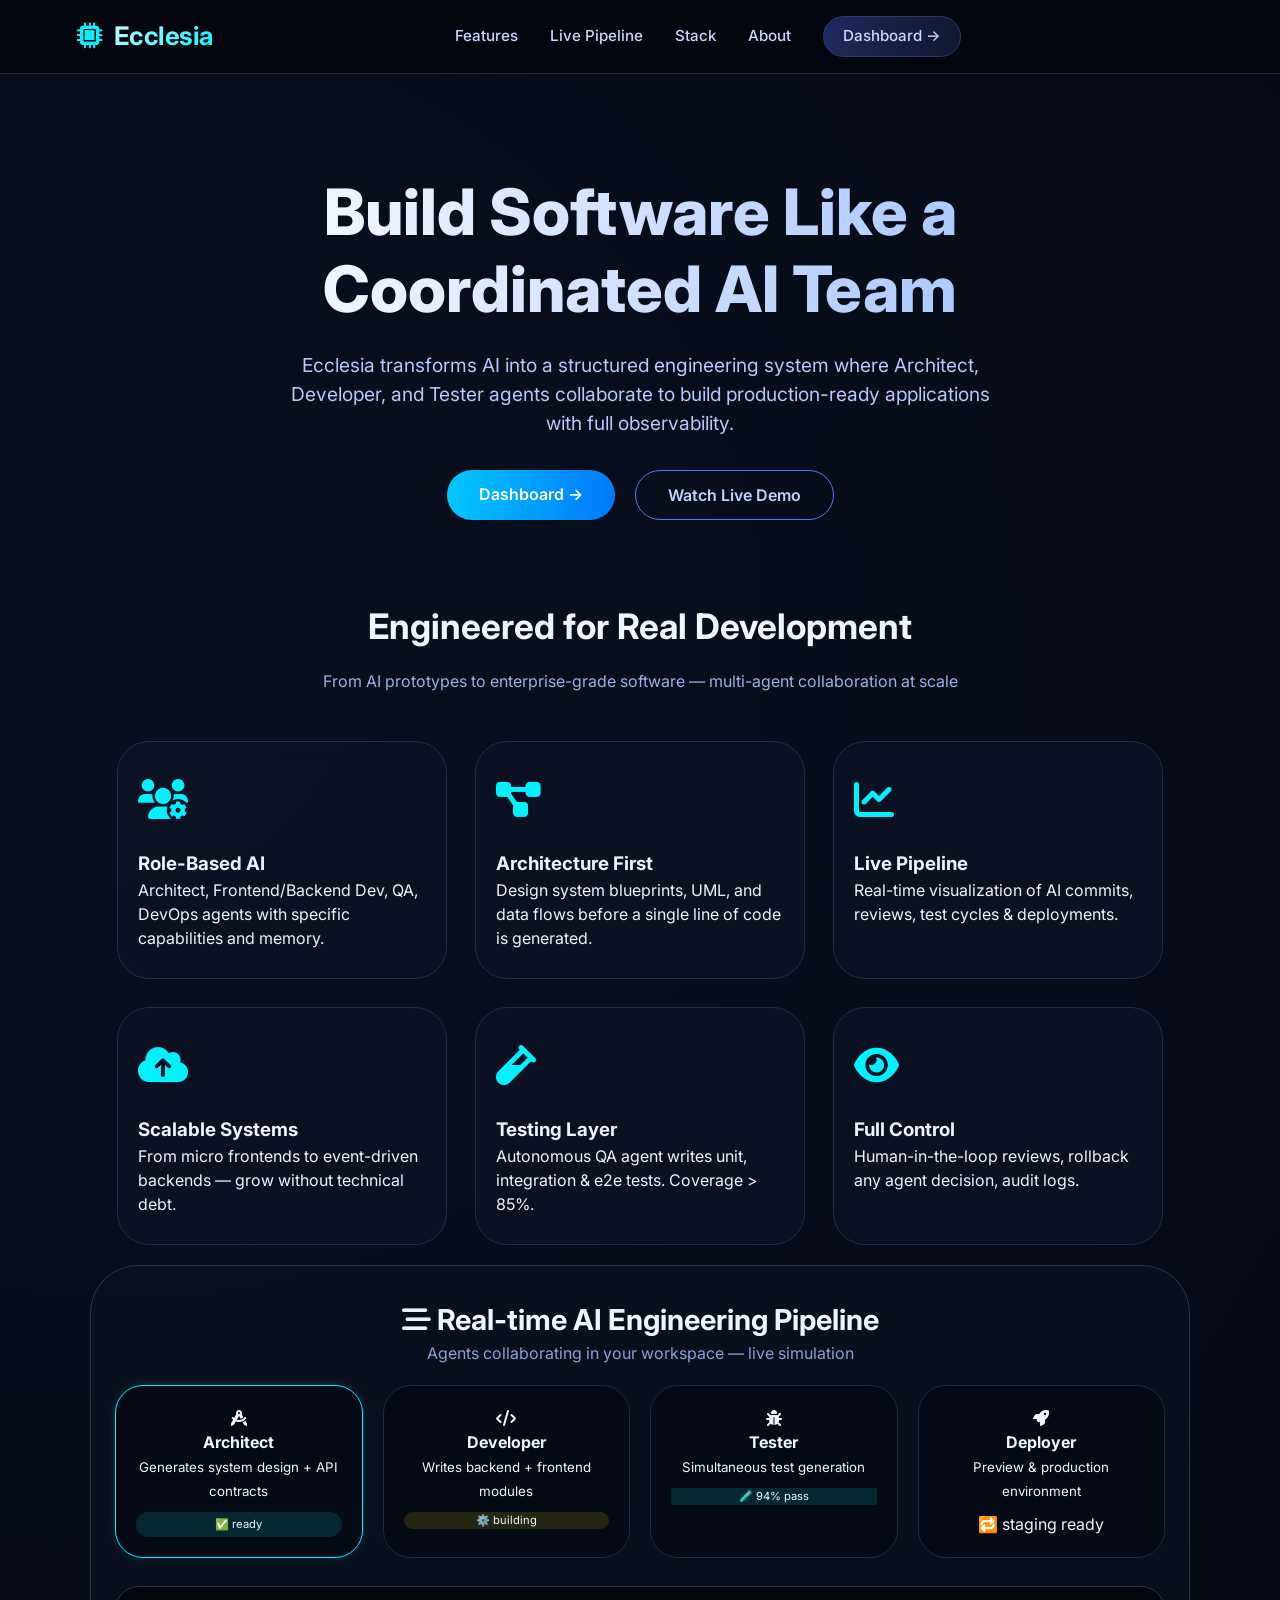
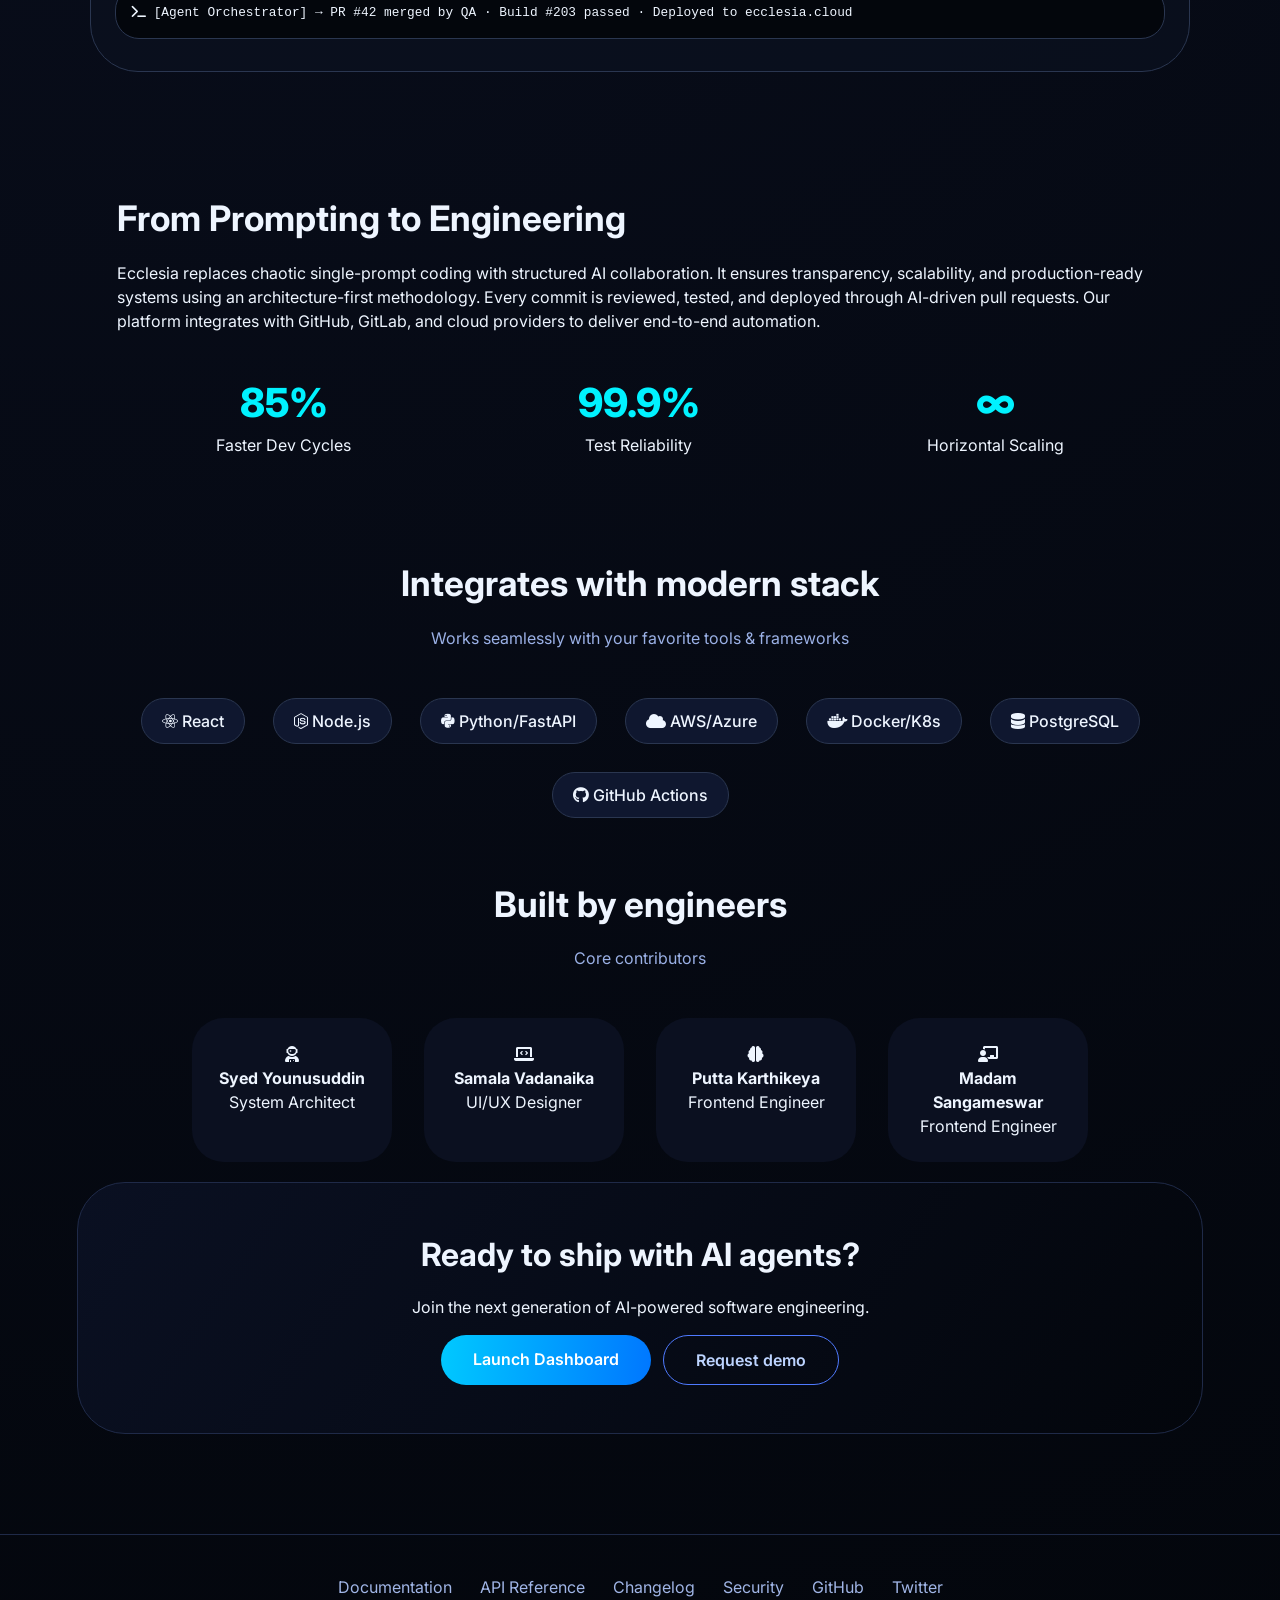
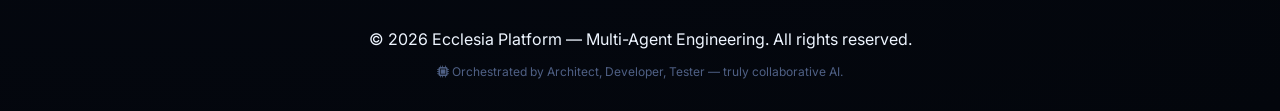
==== commit f2d17a7e: "fix: Simplify team section text for clarity" ====
--- a/index.html
+++ b/index.html
@@ -547,8 +547,8 @@
 
     <!-- Team / Advisors (adds credibility) -->
     <section class="team">
-        <h2 class="section-title">Built by engineers, for AI-native teams</h2>
-        <p class="section-sub">Core contributors from top engineering & AI research</p>
+        <h2 class="section-title">Built by engineers</h2>
+        <p class="section-sub">Core contributors </p>
         <div class="team-grid">
             <div class="member">
                 <i class="fas fa-user-astronaut"></i>
